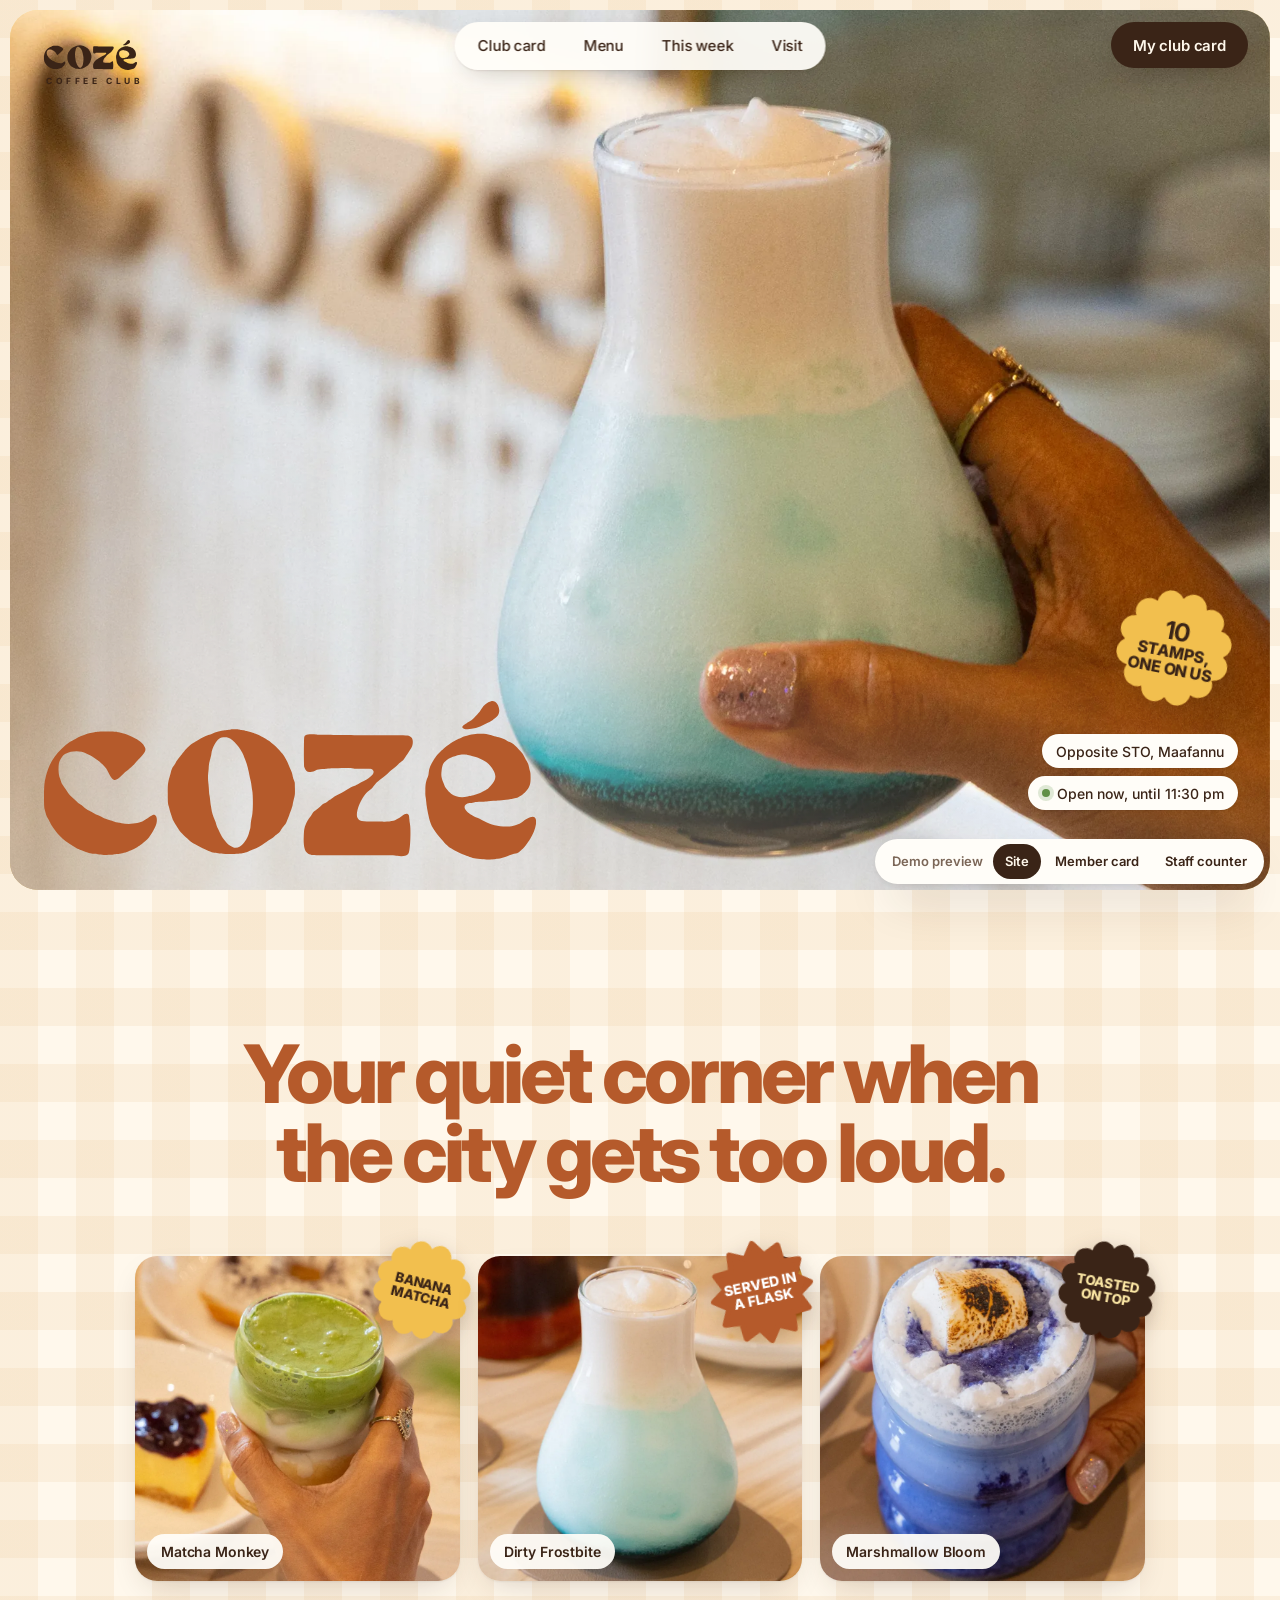
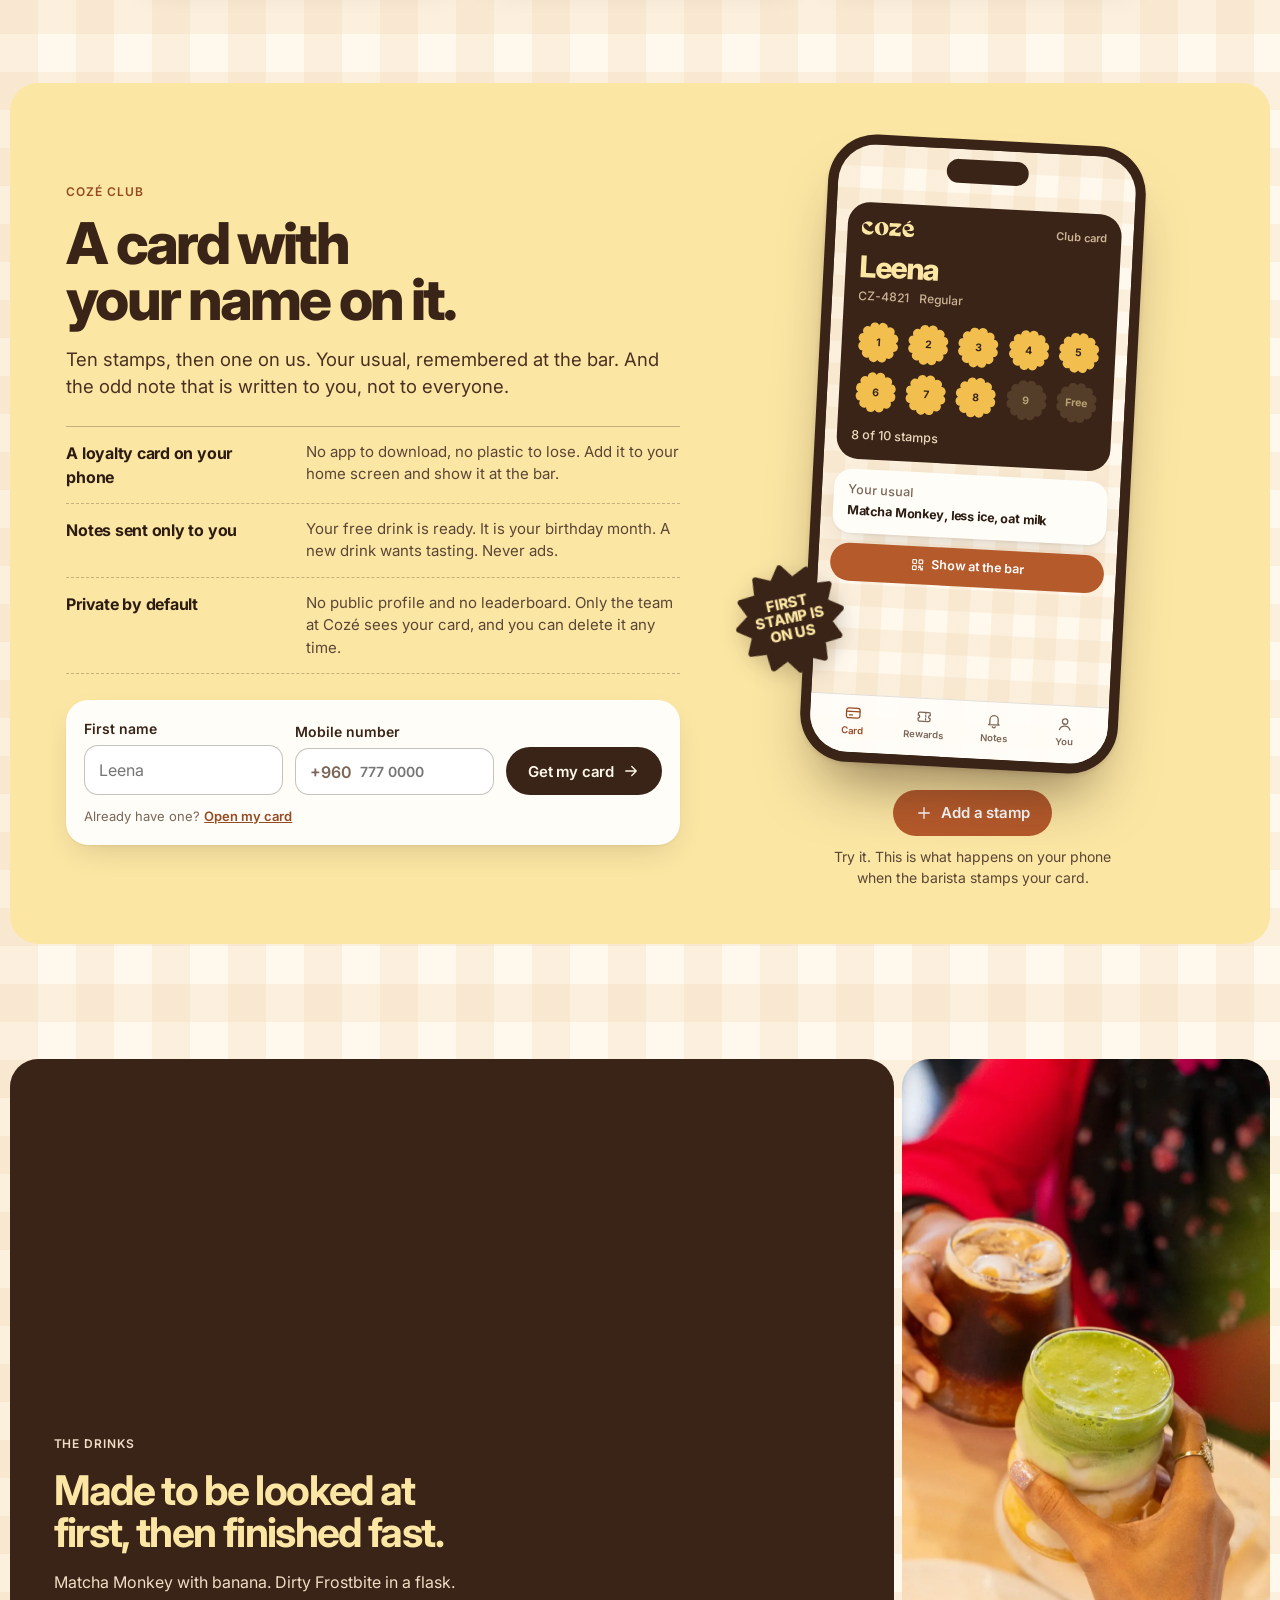
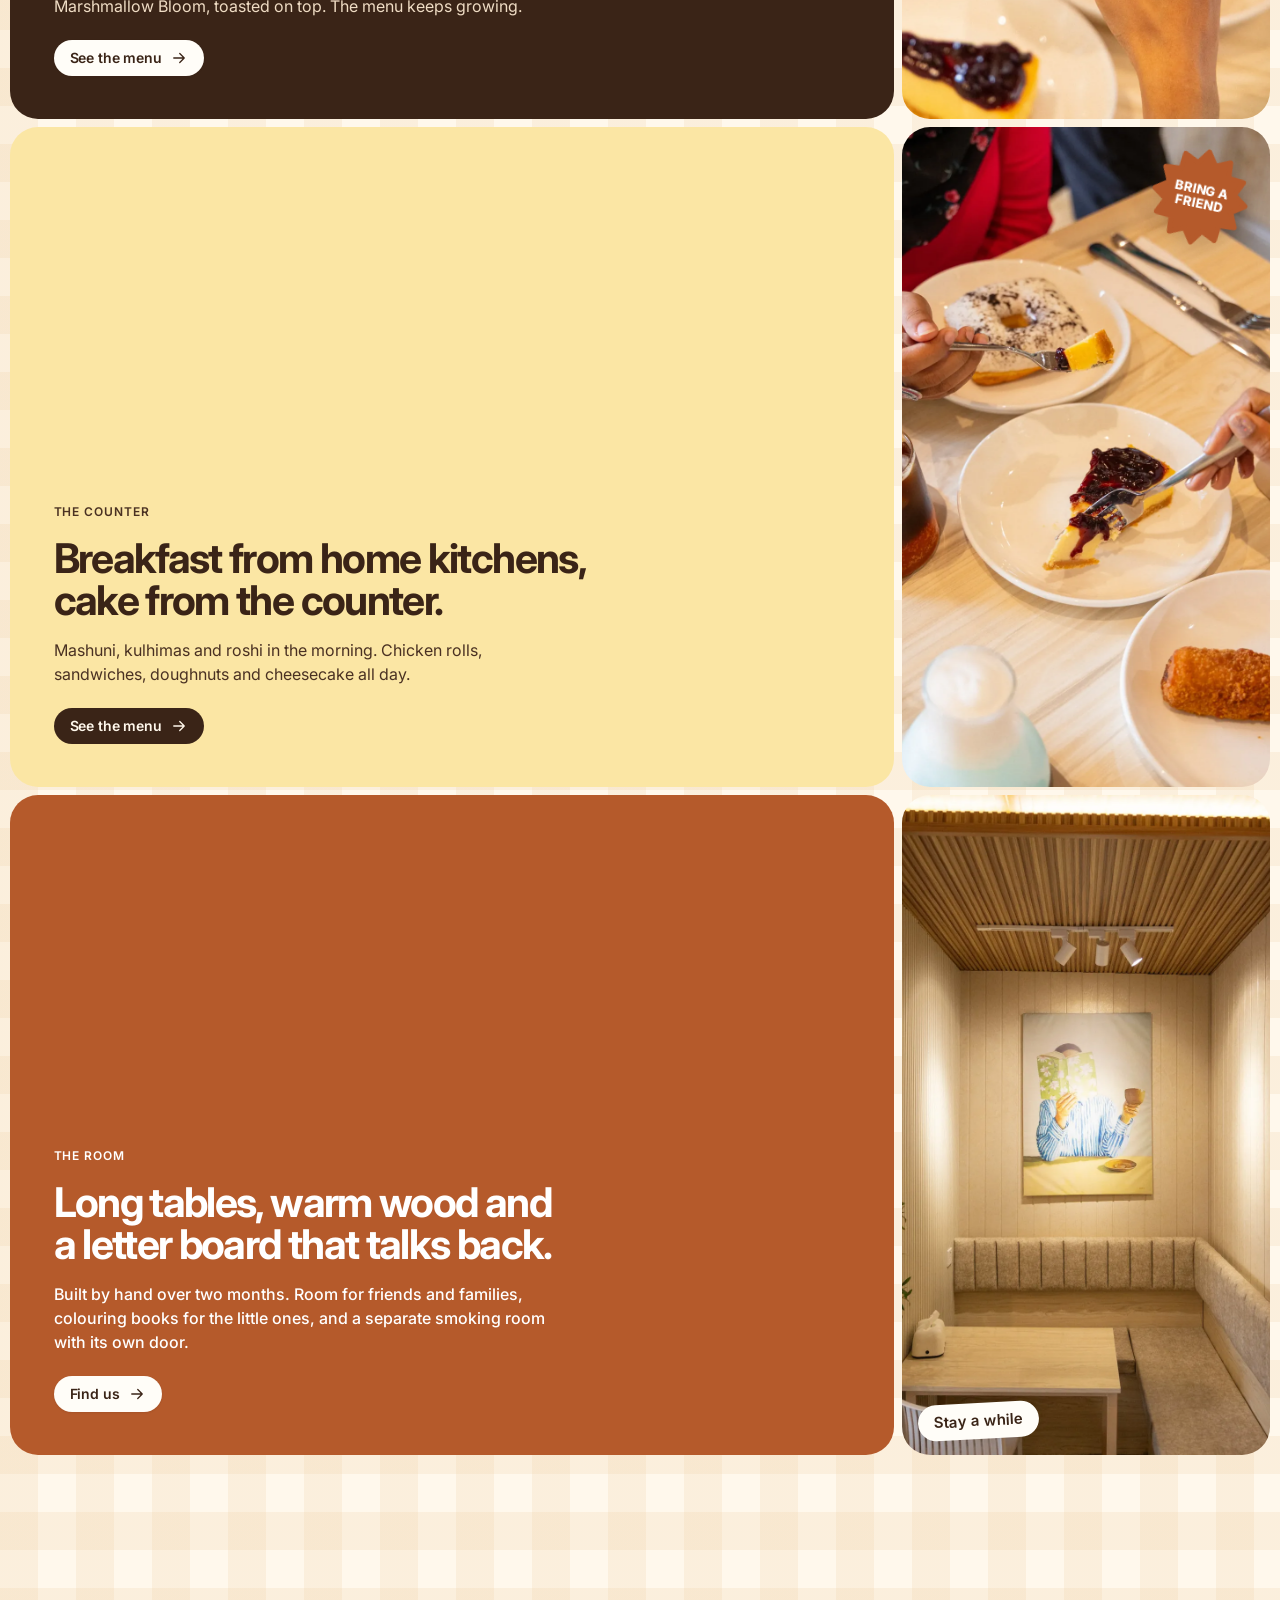
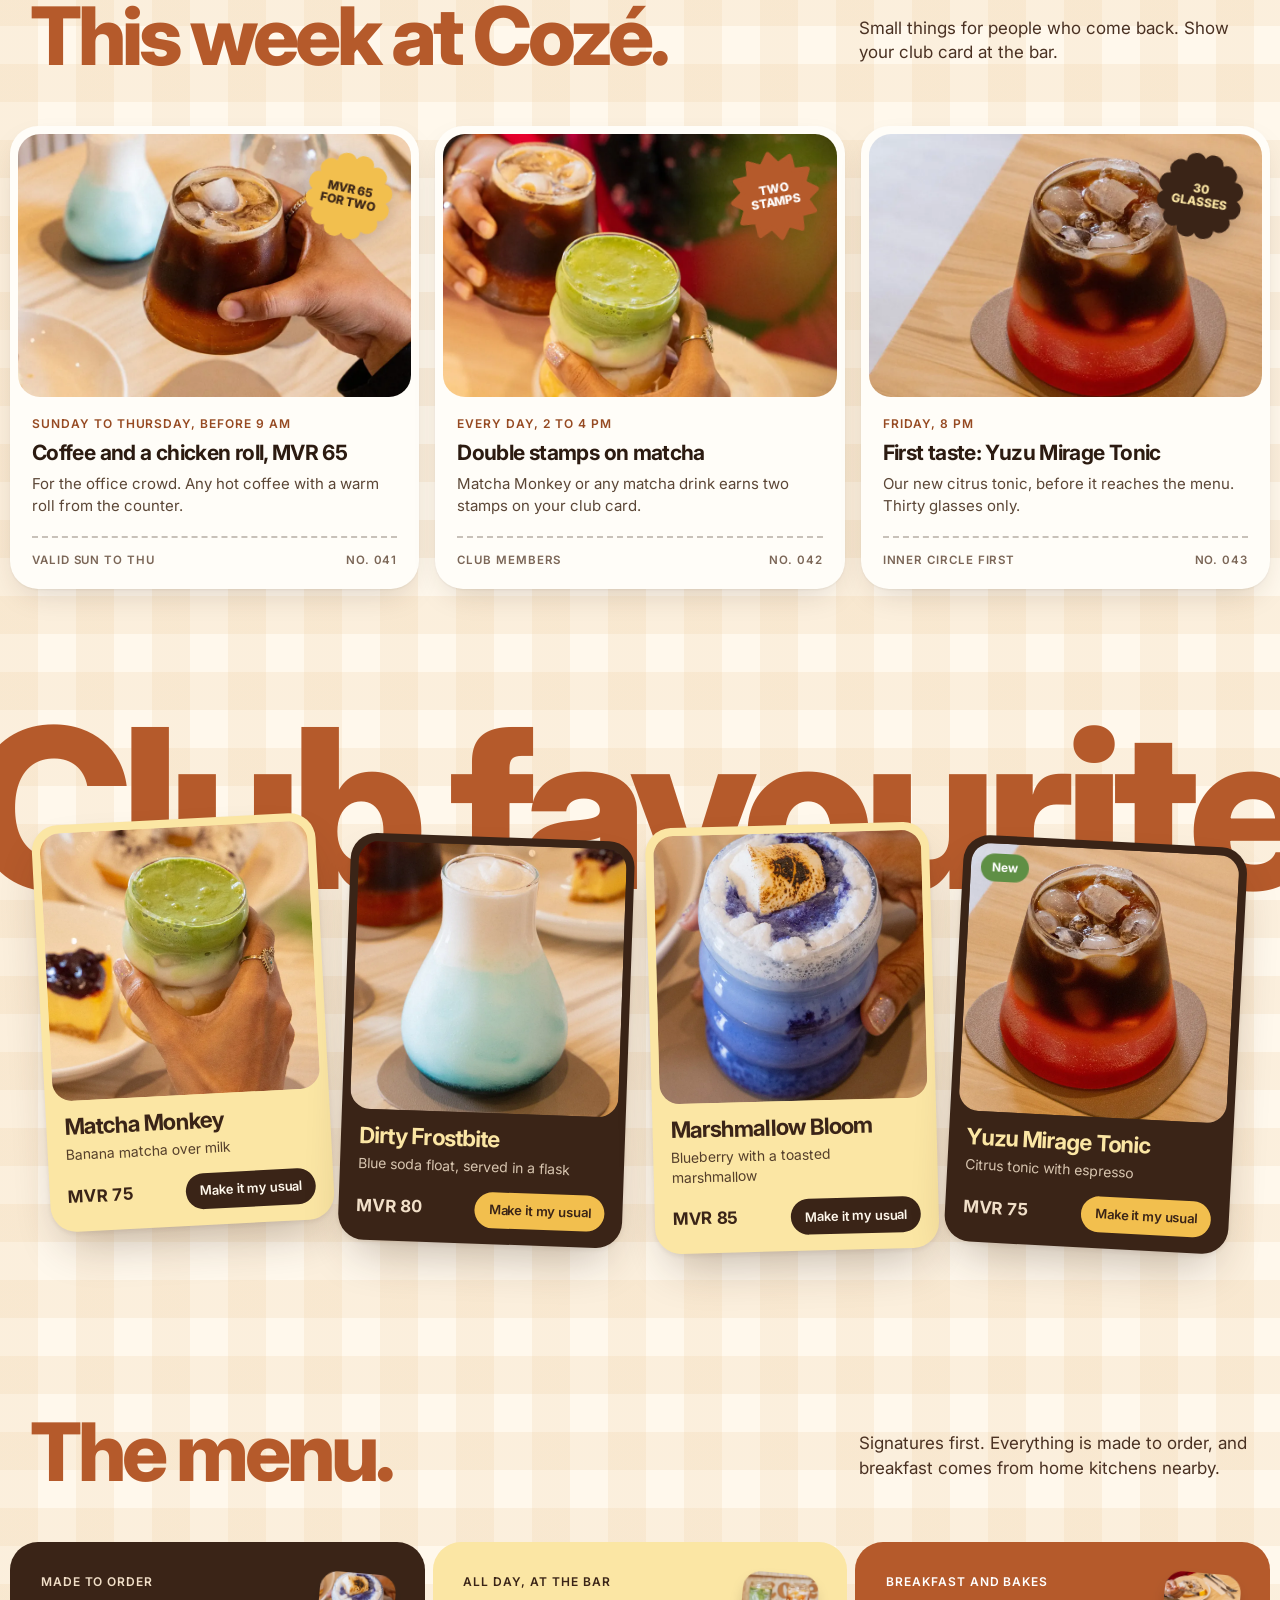
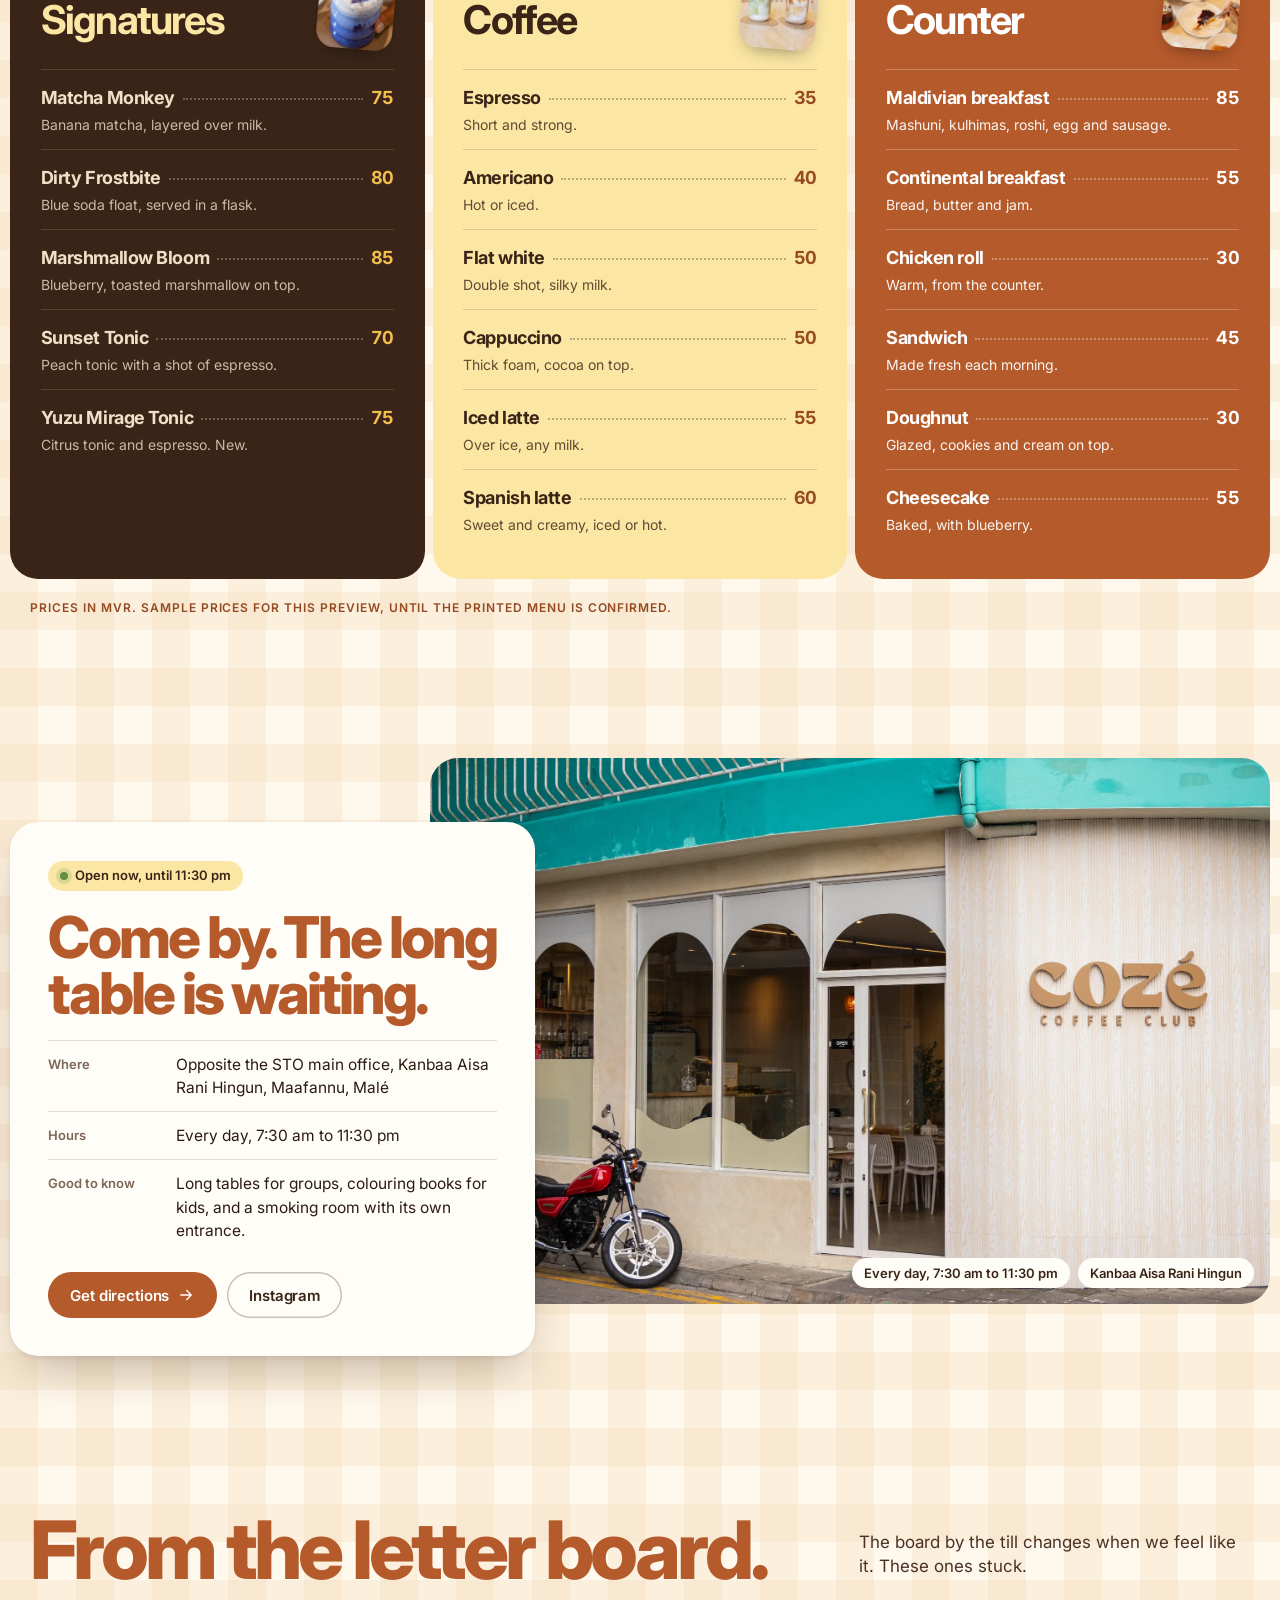
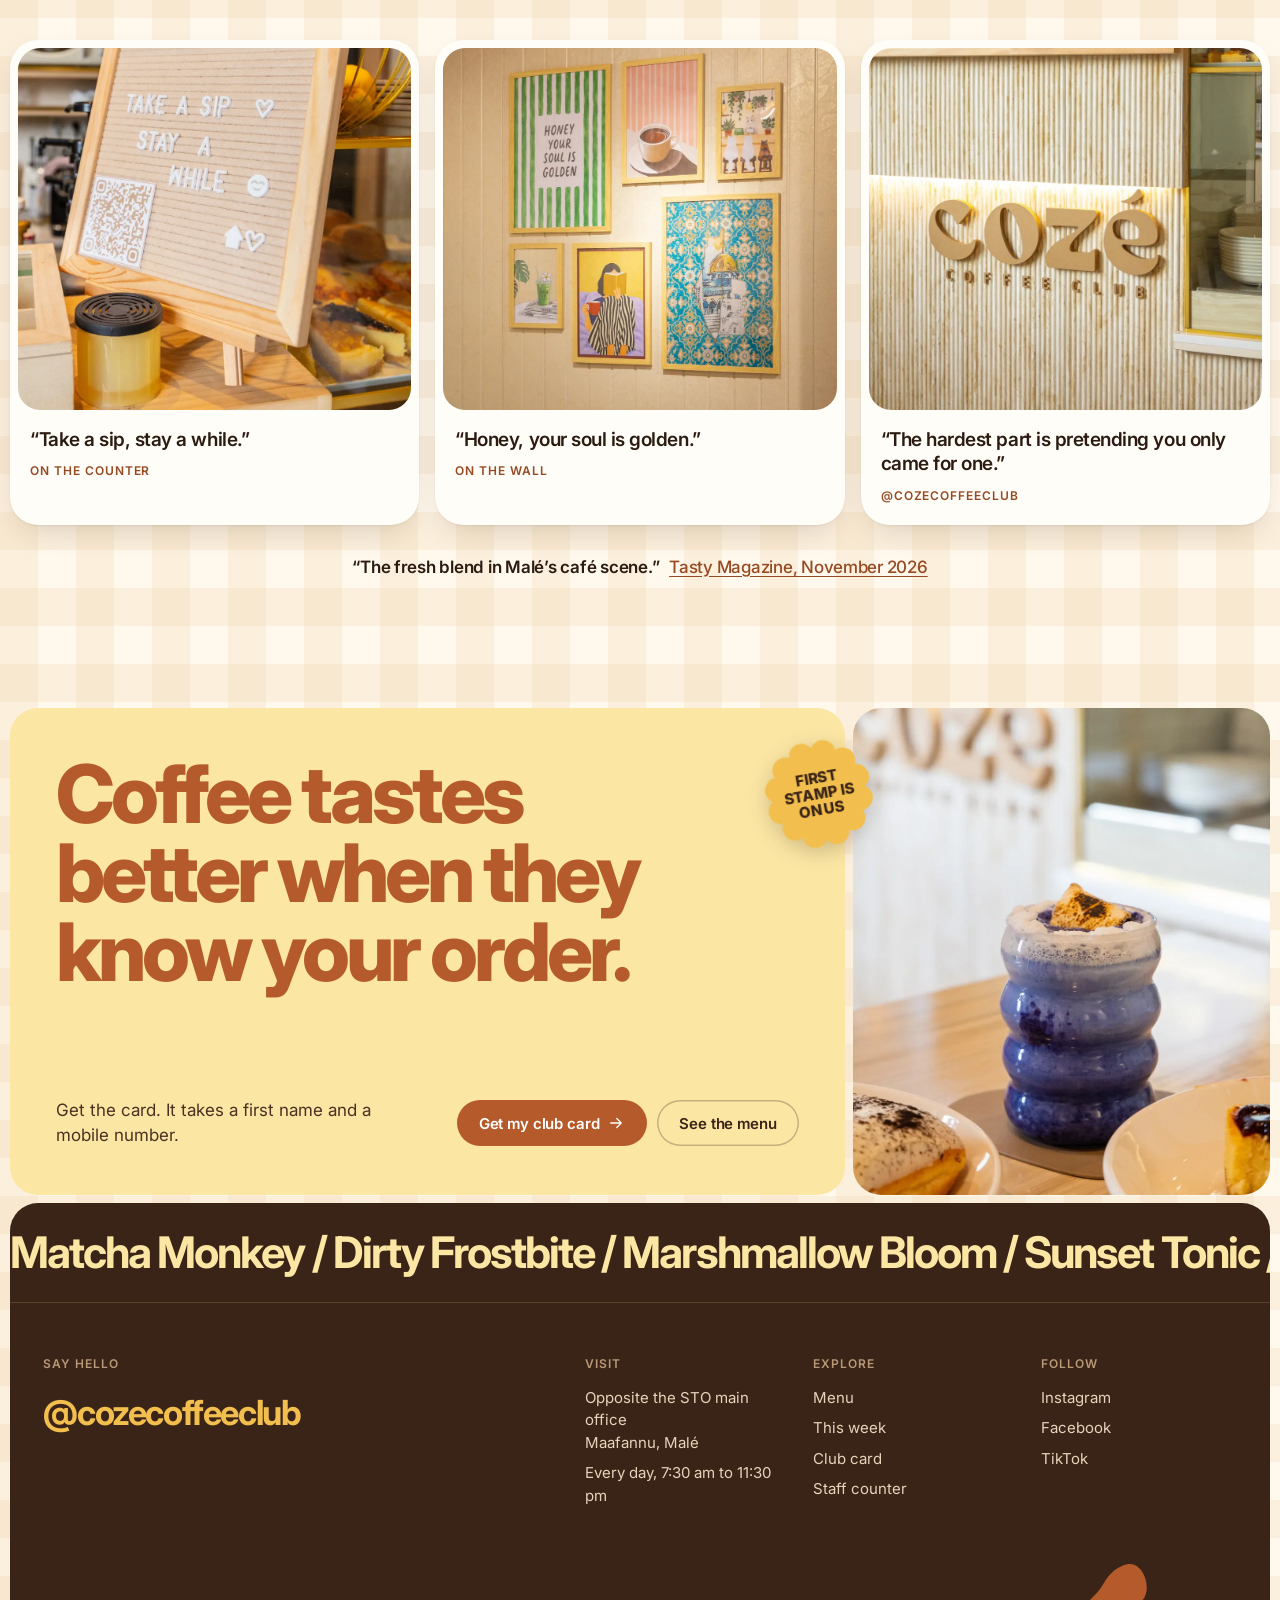
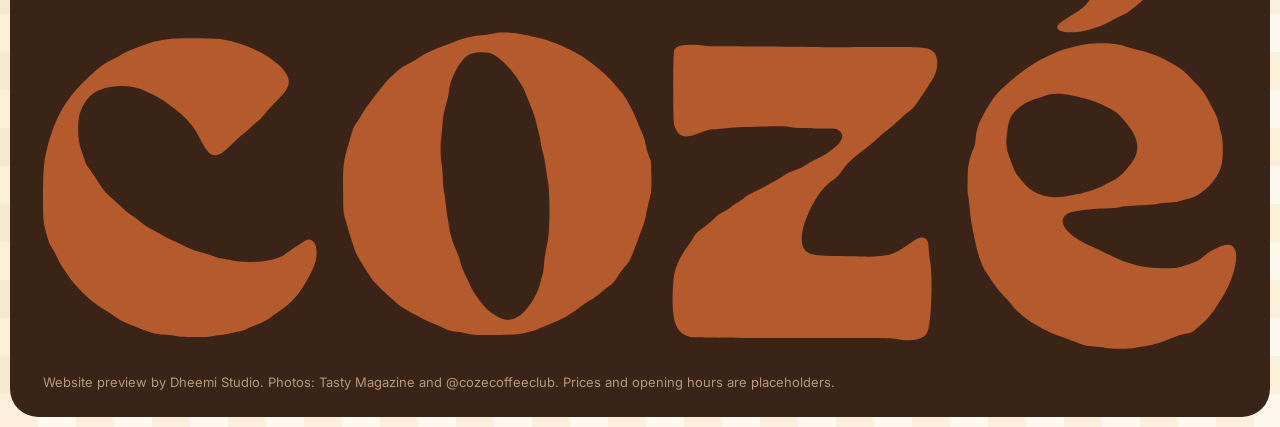
==== index.html @ 5935f6cd "Cozé Coffee Club demo: site, member club card and staff counter Public site on the Baked layout with" ====
<!doctype html>
<html lang="en">
<head>
<meta charset="utf-8">
<meta name="viewport" content="width=device-width, initial-scale=1, viewport-fit=cover">
<title>Cozé Coffee Club, Malé. Your quiet corner when the city gets too loud.</title>
<meta name="description" content="Cozé Coffee Club in Maafannu, Malé. Signature drinks, breakfast from home kitchens, and a club card that remembers your usual.">
<meta property="og:title" content="Cozé Coffee Club, Malé">
<meta property="og:description" content="Your quiet corner when the city gets too loud. Ten stamps, then one on us.">
<meta property="og:image" content="https://muaaadh.github.io/Coze-Cafe/assets/img/og.jpg">
<meta property="og:url" content="https://muaaadh.github.io/Coze-Cafe/">
<meta property="og:type" content="website">
<meta name="theme-color" content="#fff8ec">
<link rel="icon" href="assets/img/favicon.png">
<link rel="apple-touch-icon" href="assets/img/apple-touch-icon.png">
<link rel="preconnect" href="https://fonts.googleapis.com">
<link rel="preconnect" href="https://fonts.gstatic.com" crossorigin>
<link href="https://fonts.googleapis.com/css2?family=Inter:wght@400;500;600;700;800&display=swap" rel="stylesheet">
<link rel="stylesheet" href="assets/css/base.css">
<link rel="stylesheet" href="assets/css/site.css">
<script>
  /* Scroll reveals only hide things when scripts run. If site.js never reports ready, show everything. */
  document.documentElement.className = 'js';
  setTimeout(function () { if (!window.__cozeSiteReady) document.documentElement.className = ''; }, 2500);
</script>
</head>
<body class="gingham">
<script src="assets/js/brand.js"></script>
<a class="skip" href="#main">Skip to the page</a>

<aside class="demo-switch" aria-label="Demo preview">
  <span class="demo-label">Demo preview</span>
  <a href="./" aria-current="page">Site</a>
  <a href="club/">Member card</a>
  <a href="staff/">Staff counter</a>
</aside>

<nav class="capsule" aria-label="Main">
  <a href="#club">Club card</a>
  <a href="#menu">Menu</a>
  <a href="#week">This week</a>
  <a href="#visit">Visit</a>
</nav>
<a class="btn top-cta" href="club/">My club card</a>

<header class="hero" id="top">
  <picture class="hero-photo">
    <source media="(max-width: 700px)" srcset="assets/img/hero-tall.webp">
    <img src="assets/img/hero.webp" width="2400" height="1350" alt="A hand holding up a blue Dirty Frostbite, served in a flask, in front of the Cozé sign on the counter" fetchpriority="high">
  </picture>
  <a class="hero-brand" href="#top" aria-label="Cozé Coffee Club, back to the top">
    <svg class="wm" viewBox="0 0 3244 1046" aria-hidden="true"><use href="#coze"/></svg>
    <span>Coffee Club</span>
  </a>
  <div class="hero-foot">
    <h1 class="hero-word">
      <span class="sr-only">Cozé Coffee Club</span>
      <svg class="wm" viewBox="0 0 3244 1046" aria-hidden="true"><use href="#coze"/></svg>
    </h1>
    <div class="hero-side">
      <a class="sticker hero-sticker" href="#club" style="--size:128px;--tilt:11deg" aria-label="Ten stamps and the next drink is on us. See the club card.">
        <svg aria-hidden="true"><use href="#scallop"/></svg>
        <span><b>10</b>stamps, one on us</span>
      </a>
      <span class="pill">Opposite STO, Maafannu</span>
      <span class="pill" data-open-pill><i class="dot"></i><span data-open-label>Every day, 7:30 am to 11:30 pm</span></span>
    </div>
  </div>
</header>

<main id="main">

  <section class="intro wrap" aria-labelledby="intro-title">
    <h2 id="intro-title" class="display h-xl center" data-reveal>Your quiet corner when the city gets too loud.</h2>
    <ul class="tiles">
      <li class="tile" data-reveal style="--d:0ms">
        <img src="assets/img/drink-matcha-monkey.webp" width="900" height="900" alt="Matcha Monkey, a layered banana matcha, held over a table of cake" loading="lazy">
        <div class="sticker" style="--size:108px;--tilt:14deg"><svg aria-hidden="true"><use href="#scallop"/></svg><span>Banana matcha</span></div>
        <p class="tile-name">Matcha Monkey</p>
      </li>
      <li class="tile" data-reveal style="--d:90ms">
        <img src="assets/img/drink-dirty-frostbite.webp" width="900" height="900" alt="Dirty Frostbite, a pale blue drink with a white foam top, in a flask-shaped glass" loading="lazy">
        <div class="sticker is-toast" style="--size:112px;--tilt:-12deg"><svg aria-hidden="true"><use href="#burst"/></svg><span>Served in a flask</span></div>
        <p class="tile-name">Dirty Frostbite</p>
      </li>
      <li class="tile" data-reveal style="--d:180ms">
        <img src="assets/img/drink-marshmallow-bloom.webp" width="900" height="900" alt="Marshmallow Bloom, a blueberry drink topped with a toasted marshmallow" loading="lazy">
        <div class="sticker is-espresso" style="--size:108px;--tilt:10deg"><svg aria-hidden="true"><use href="#scallop"/></svg><span>Toasted on top</span></div>
        <p class="tile-name">Marshmallow Bloom</p>
      </li>
    </ul>
  </section>

  <!-- The club card: the main feature, kept within one scroll of the top. -->
  <section id="club" class="club wrap" aria-labelledby="club-title">
    <div class="club-panel">
      <div class="club-copy">
        <p class="eyebrow">Cozé Club</p>
        <h2 id="club-title" class="display h-lg">A card with your name on it.</h2>
        <p class="lead">Ten stamps, then one on us. Your usual, remembered at the bar. And the odd note that is written to you, not to everyone.</p>
        <dl class="club-points">
          <div><dt>A loyalty card on your phone</dt><dd>No app to download, no plastic to lose. Add it to your home screen and show it at the bar.</dd></div>
          <div><dt>Notes sent only to you</dt><dd>Your free drink is ready. It is your birthday month. A new drink wants tasting. Never ads.</dd></div>
          <div><dt>Private by default</dt><dd>No public profile and no leaderboard. Only the team at Cozé sees your card, and you can delete it any time.</dd></div>
        </dl>
        <form class="join" id="joinForm" action="club/" method="get" novalidate>
          <label class="field">
            <span>First name</span>
            <input type="text" name="first" autocomplete="given-name" maxlength="30" required placeholder="Leena">
          </label>
          <label class="field">
            <span>Mobile number</span>
            <span class="tel"><i>+960</i><input type="tel" name="mobile" inputmode="numeric" autocomplete="tel-national" maxlength="8" required placeholder="777 0000"></span>
          </label>
          <button class="btn btn-block" type="submit">Get my card <svg class="icon" aria-hidden="true"><use href="#i-arrow"/></svg></button>
          <p class="field-error" id="joinError" role="alert" hidden></p>
          <p class="hint">Already have one? <a href="club/">Open my card</a></p>
        </form>
      </div>

      <div class="club-show">
        <div class="phone" id="phoneDemo">
          <div class="phone-notch" aria-hidden="true"></div>
          <div class="phone-screen">
            <div class="phone-note" id="phoneNote" role="status" aria-live="polite">
              <span class="phone-note-app"><svg class="wm" viewBox="0 0 3244 1046" aria-hidden="true"><use href="#coze"/></svg> Cozé <i>now</i></span>
              <b data-note-title>First taste, if you want it</b>
              <span data-note-body>Leena, the Yuzu Mirage Tonic lands this Friday. Shall we keep you a glass?</span>
            </div>
            <div class="mini-card">
              <div class="mini-card-top">
                <svg class="wm" viewBox="0 0 3244 1046" aria-hidden="true"><use href="#coze"/></svg>
                <span>Club card</span>
              </div>
              <p class="mini-name">Leena</p>
              <p class="mini-meta"><span>CZ-4821</span><span>Regular</span></p>
              <ul class="mini-stamps" id="phoneStamps" aria-label="Stamps on the sample card"></ul>
              <p class="mini-line" id="phoneLine">8 of 10 stamps</p>
            </div>
            <div class="mini-usual">
              <span>Your usual</span>
              <b>Matcha Monkey, less ice, oat milk</b>
            </div>
            <span class="mini-btn"><svg class="icon" aria-hidden="true"><use href="#i-qr"/></svg> Show at the bar</span>
            <div class="mini-tabs" aria-hidden="true">
              <span class="is-on"><svg class="icon"><use href="#i-card"/></svg>Card</span>
              <span><svg class="icon"><use href="#i-ticket"/></svg>Rewards</span>
              <span><svg class="icon"><use href="#i-bell"/></svg>Notes</span>
              <span><svg class="icon"><use href="#i-person"/></svg>You</span>
            </div>
          </div>
        </div>
        <div class="club-try">
          <button class="btn btn-toast" type="button" id="phoneStampBtn"><svg class="icon" aria-hidden="true"><use href="#i-plus"/></svg> Add a stamp</button>
          <p>Try it. This is what happens on your phone when the barista stamps your card.</p>
        </div>
        <div class="sticker is-espresso club-sticker" style="--size:118px;--tilt:-12deg"><svg aria-hidden="true"><use href="#burst"/></svg><span>First stamp is on us</span></div>
      </div>
    </div>
  </section>

  <!-- Three panels that stack over each other while scrolling. -->
  <section class="stack wrap" aria-label="The drinks, the counter and the room">
    <article class="panel is-espresso" style="--i:0">
      <div class="panel-copy">
        <p class="eyebrow">The drinks</p>
        <h3 class="display h-md">Made to be looked at first, then finished fast.</h3>
        <p>Matcha Monkey with banana. Dirty Frostbite in a flask. Marshmallow Bloom, toasted on top. The menu keeps growing.</p>
        <a class="btn btn-light btn-sm" href="#menu">See the menu <svg class="icon" aria-hidden="true"><use href="#i-arrow"/></svg></a>
      </div>
      <figure class="panel-photo"><img src="assets/img/panel-drinks.webp" width="1000" height="1500" alt="Two friends raising an iced coffee and a Matcha Monkey over a table" loading="lazy"></figure>
    </article>
    <article class="panel is-butter" style="--i:1">
      <div class="panel-copy">
        <p class="eyebrow">The counter</p>
        <h3 class="display h-md">Breakfast from home kitchens, cake from the counter.</h3>
        <p>Mashuni, kulhimas and roshi in the morning. Chicken rolls, sandwiches, doughnuts and cheesecake all day.</p>
        <a class="btn btn-sm" href="#menu">See the menu <svg class="icon" aria-hidden="true"><use href="#i-arrow"/></svg></a>
      </div>
      <figure class="panel-photo">
        <img src="assets/img/panel-counter.webp" width="1000" height="1500" alt="A table with a cookies and cream doughnut, blueberry cheesecake and a chicken roll" loading="lazy">
        <div class="sticker is-toast" style="--size:104px;--tilt:12deg"><svg aria-hidden="true"><use href="#burst"/></svg><span>Bring a friend</span></div>
      </figure>
    </article>
    <article class="panel is-toast" style="--i:2">
      <div class="panel-copy">
        <p class="eyebrow">The room</p>
        <h3 class="display h-md">Long tables, warm wood and a letter board that talks back.</h3>
        <p>Built by hand over two months. Room for friends and families, colouring books for the little ones, and a separate smoking room with its own door.</p>
        <a class="btn btn-light btn-sm" href="#visit">Find us <svg class="icon" aria-hidden="true"><use href="#i-arrow"/></svg></a>
      </div>
      <figure class="panel-photo">
        <img src="assets/img/panel-room.webp" width="1000" height="1500" alt="A quiet booth at Cozé with a slatted wood ceiling and a painting of someone reading" loading="lazy">
        <span class="pill panel-pill">Stay a while</span>
      </figure>
    </article>
  </section>

  <section id="week" class="week wrap" aria-labelledby="week-title">
    <header class="split-head">
      <h2 id="week-title" class="display h-xl" data-reveal>This week at Cozé.</h2>
      <p data-reveal>Small things for people who come back. Show your club card at the bar.</p>
    </header>
    <ul class="tickets" id="offers"></ul>
  </section>

  <section class="favs" aria-labelledby="favs-title">
    <h2 id="favs-title" class="favs-word display"><span id="favsWord">Club favourites</span></h2>
    <ul class="fav-cards wrap" id="favs"></ul>
  </section>

  <section id="menu" class="menu wrap" aria-labelledby="menu-title">
    <header class="split-head">
      <h2 id="menu-title" class="display h-xl" data-reveal>The menu.</h2>
      <p data-reveal>Signatures first. Everything is made to order, and breakfast comes from home kitchens nearby.</p>
    </header>
    <div class="menu-cols" id="menuCols"></div>
    <p class="menu-foot">Prices in MVR. Sample prices for this preview, until the printed menu is confirmed.</p>
    <noscript><p class="menu-foot">Turn on JavaScript to see the menu and this week's offers.</p></noscript>
  </section>

  <section id="visit" class="visit wrap" aria-labelledby="visit-title">
    <figure class="visit-photo">
      <img src="assets/img/storefront.webp" width="2000" height="1333" alt="The Cozé Coffee Club shop front, with arched windows and the sign beside the door" loading="lazy">
      <figcaption class="visit-pills">
        <span class="pill" data-hours-pill>Every day, 7:30 am to 11:30 pm</span>
        <span class="pill">Kanbaa Aisa Rani Hingun</span>
      </figcaption>
    </figure>
    <div class="visit-card" data-reveal>
      <span class="pill" data-open-pill><i class="dot"></i><span data-open-label>Every day, 7:30 am to 11:30 pm</span></span>
      <h2 id="visit-title" class="display h-lg">Come by. The long table is waiting.</h2>
      <dl class="facts">
        <div><dt>Where</dt><dd>Opposite the STO main office, Kanbaa Aisa Rani Hingun, Maafannu, Malé</dd></div>
        <div><dt>Hours</dt><dd data-hours>Every day, 7:30 am to 11:30 pm</dd></div>
        <div><dt>Good to know</dt><dd>Long tables for groups, colouring books for kids, and a smoking room with its own entrance.</dd></div>
      </dl>
      <div class="btn-row">
        <a class="btn btn-toast" href="https://www.google.com/maps/search/?api=1&amp;query=STO+Head+Office%2C+Kanbaa+Aisa+Rani+Hingun%2C+Mal%C3%A9" target="_blank" rel="noopener">Get directions <svg class="icon" aria-hidden="true"><use href="#i-arrow"/></svg></a>
        <a class="btn btn-ghost" href="https://www.instagram.com/cozecoffeeclub/" target="_blank" rel="noopener">Instagram</a>
      </div>
    </div>
  </section>

  <section class="words wrap" aria-labelledby="words-title">
    <header class="split-head">
      <h2 id="words-title" class="display h-xl" data-reveal>From the letter board.</h2>
      <p data-reveal>The board by the till changes when we feel like it. These ones stuck.</p>
    </header>
    <ul class="word-cards">
      <li class="word-card" data-reveal style="--d:0ms">
        <img src="assets/img/board.webp" width="1000" height="1106" alt="The letter board on the counter reading: take a sip, stay a while" loading="lazy">
        <blockquote>“Take a sip, stay a while.”</blockquote>
        <p class="eyebrow">On the counter</p>
      </li>
      <li class="word-card" data-reveal style="--d:90ms">
        <img src="assets/img/prints.webp" width="1000" height="1106" alt="Framed prints on the wall, one reading: honey, your soul is golden" loading="lazy">
        <blockquote>“Honey, your soul is golden.”</blockquote>
        <p class="eyebrow">On the wall</p>
      </li>
      <li class="word-card" data-reveal style="--d:180ms">
        <img src="assets/img/counter-sign.webp" width="1000" height="844" alt="The Cozé Coffee Club sign on the ribbed wooden counter" loading="lazy">
        <blockquote>“The hardest part is pretending you only came for one.”</blockquote>
        <p class="eyebrow">@cozecoffeeclub</p>
      </li>
    </ul>
    <p class="press">“The fresh blend in Malé’s café scene.” <a href="https://tasty.mv/new-openings-closings/a-fresh-blend-in-mals-caf-scene-" target="_blank" rel="noopener">Tasty Magazine, November 2026</a></p>
  </section>

  <section class="closing wrap" aria-labelledby="closing-title">
    <div class="closing-copy">
      <div class="sticker closing-sticker" style="--size:120px;--tilt:-10deg"><svg aria-hidden="true"><use href="#scallop"/></svg><span>First stamp is on us</span></div>
      <h2 id="closing-title" class="display h-xl">Coffee tastes better when they know your order.</h2>
      <div class="closing-row">
        <p>Get the card. It takes a first name and a mobile number.</p>
        <div class="btn-row">
          <a class="btn btn-toast" href="club/">Get my club card <svg class="icon" aria-hidden="true"><use href="#i-arrow"/></svg></a>
          <a class="btn btn-ghost" href="#menu">See the menu</a>
        </div>
      </div>
    </div>
    <figure class="closing-photo"><img src="assets/img/closing.webp" width="1000" height="1087" alt="A Marshmallow Bloom on a wooden table with the Cozé sign behind it" loading="lazy"></figure>
  </section>

</main>

<footer class="foot wrap">
  <div class="foot-inner">
    <div class="marquee" aria-hidden="true">
      <div class="marquee-track">
        <span>Matcha Monkey / Dirty Frostbite / Marshmallow Bloom / Sunset Tonic / Yuzu Mirage Tonic / Cheesecake / Chicken roll / Mashuni and roshi /&nbsp;</span>
        <span>Matcha Monkey / Dirty Frostbite / Marshmallow Bloom / Sunset Tonic / Yuzu Mirage Tonic / Cheesecake / Chicken roll / Mashuni and roshi /&nbsp;</span>
      </div>
    </div>
    <div class="foot-cols">
      <div class="foot-hello">
        <p class="eyebrow">Say hello</p>
        <a class="foot-big" href="https://www.instagram.com/cozecoffeeclub/" target="_blank" rel="noopener">@cozecoffeeclub</a>
      </div>
      <div>
        <p class="eyebrow">Visit</p>
        <p>Opposite the STO main office<br>Maafannu, Malé</p>
        <p data-hours>Every day, 7:30 am to 11:30 pm</p>
      </div>
      <div>
        <p class="eyebrow">Explore</p>
        <ul>
          <li><a href="#menu">Menu</a></li>
          <li><a href="#week">This week</a></li>
          <li><a href="club/">Club card</a></li>
          <li><a href="staff/">Staff counter</a></li>
        </ul>
      </div>
      <div>
        <p class="eyebrow">Follow</p>
        <ul>
          <li><a href="https://www.instagram.com/cozecoffeeclub/" target="_blank" rel="noopener">Instagram</a></li>
          <li><a href="https://www.facebook.com/p/Coz%C3%A9-Coffee-Club-61589444917666/" target="_blank" rel="noopener">Facebook</a></li>
          <li><a href="https://www.tiktok.com/discover/coze-coffee-club" target="_blank" rel="noopener">TikTok</a></li>
        </ul>
      </div>
    </div>
    <svg class="wm foot-word" viewBox="0 0 3244 1046" role="img" aria-label="Cozé"><use href="#coze"/></svg>
    <p class="foot-small">Website preview by Dheemi Studio. Photos: Tasty Magazine and @cozecoffeeclub. Prices and opening hours are placeholders.</p>
  </div>
</footer>

<script src="assets/js/store.js"></script>
<script src="assets/js/ui.js"></script>
<script src="assets/js/site.js"></script>
</body>
</html>
---- assets/css/base.css ----
/*
 * Cozé shared styles: colours, type, buttons, stickers and form controls.
 * Used by the site, the member card (/club/) and the staff counter (/staff/).
 * Colours come from the café itself: espresso and warm wood from the fit-out, butter from the lighting,
 * matcha from the drinks. Layout language follows the Baked reference: gingham paper, big tight headings,
 * 28px rounded panels, pill buttons and scalloped stickers.
 */
:root {
  --paper: #fff8ec;
  --check: #f9ecd6;
  --card: #fffdf8;
  --butter: #fbe6a4;
  --sun: #f2bf4e;
  --toast: #b55a2b;       /* white text on this passes 4.5:1 */
  --toast-deep: #964a22;
  --espresso: #3a2417;
  --espresso-soft: #523626;
  --matcha: #5f8f45;
  --matcha-deep: #446b30;
  --tan: #c29264;
  --ink: #2c1b11;
  --muted: #7b6657;
  --line: rgba(58, 36, 23, 0.14);
  --line-strong: rgba(58, 36, 23, 0.28);
  --danger: #b3261e;
  --white: #ffffff;

  --r-panel: 28px;
  --r-card: 22px;
  --r-field: 14px;
  --shadow: 0 1px 2px rgba(58, 36, 23, 0.06), 0 12px 32px -12px rgba(58, 36, 23, 0.22);
  --shadow-lift: 0 2px 4px rgba(58, 36, 23, 0.08), 0 24px 48px -16px rgba(58, 36, 23, 0.32);
  --font: "Inter", "Inter Placeholder", system-ui, -apple-system, "Segoe UI", Roboto, Helvetica, Arial, sans-serif;
  --tight: -0.045em;
}

*, *::before, *::after { box-sizing: border-box; }
html { -webkit-text-size-adjust: 100%; text-size-adjust: 100%; }
body {
  margin: 0;
  font-family: var(--font);
  font-size: 16px;
  line-height: 1.5;
  color: var(--ink);
  background-color: var(--paper);
  -webkit-font-smoothing: antialiased;
  -moz-osx-font-smoothing: grayscale;
}
/* Gingham paper: two half-width stripes that darken where they cross. */
.gingham {
  background-image:
    linear-gradient(90deg, rgba(236, 205, 158, 0.2) 50%, transparent 50%),
    linear-gradient(rgba(236, 205, 158, 0.2) 50%, transparent 50%);
  background-size: 76px 76px;
}
img, svg, video { display: block; max-width: 100%; }
img { height: auto; }
h1, h2, h3, h4, p, figure, blockquote, ul, ol, dl, dd { margin: 0; }
ul, ol { padding: 0; list-style: none; }
a { color: inherit; }
button, input, select, textarea { font: inherit; color: inherit; }
button { cursor: pointer; }
[hidden] { display: none !important; }
:focus-visible { outline: 3px solid var(--sun); outline-offset: 2px; border-radius: 6px; }
.sr-only {
  position: absolute; width: 1px; height: 1px; padding: 0; margin: -1px;
  overflow: hidden; clip: rect(0, 0, 0, 0); white-space: nowrap; border: 0;
}

/* Type */
.display { font-weight: 800; letter-spacing: -0.05em; line-height: 0.98; }
.eyebrow { font-size: 12px; font-weight: 600; letter-spacing: 0.08em; text-transform: uppercase; }
.num { font-variant-numeric: tabular-nums; }

/* The traced wordmark. Size it with font-size (height = 1em) or with a width. */
.wm { height: 1em; width: auto; aspect-ratio: 3244 / 1046; fill: currentColor; flex: none; }
.icon { width: 1.25em; height: 1.25em; flex: none; }

/* Buttons */
.btn {
  display: inline-flex; align-items: center; justify-content: center; gap: 8px;
  min-height: 46px; padding: 0 22px;
  border: 0; border-radius: 999px;
  font-weight: 600; font-size: 15px; letter-spacing: -0.01em; line-height: 1;
  text-decoration: none; white-space: nowrap;
  background: var(--espresso); color: var(--paper);
  transition: transform 0.18s ease, background-color 0.18s ease, box-shadow 0.18s ease;
}
.btn:hover { transform: translateY(-1px); }
.btn:active { transform: translateY(0); }
.btn[disabled], .btn[aria-disabled="true"] { opacity: 0.45; cursor: not-allowed; transform: none; }
.btn-toast { background: var(--toast); color: #fff; }
.btn-toast:hover { background: var(--toast-deep); }
.btn-sun { background: var(--sun); color: var(--espresso); }
.btn-light { background: var(--card); color: var(--espresso); box-shadow: 0 1px 2px rgba(58, 36, 23, 0.12); }
.btn-ghost { background: transparent; color: var(--espresso); box-shadow: inset 0 0 0 1.5px var(--line-strong); }
.btn-ghost:hover { background: rgba(58, 36, 23, 0.05); }
.btn-danger { background: var(--danger); color: #fff; }
.btn-sm { min-height: 36px; padding: 0 16px; font-size: 14px; }
.btn-block { width: 100%; }
.btn .icon { width: 18px; height: 18px; }
.linklike { background: none; border: 0; padding: 0; color: var(--toast-deep); font-weight: 600; text-decoration: underline; text-underline-offset: 3px; }

/* Stickers: a scalloped or star shape with a few words on it, set at an angle. */
.sticker {
  --size: 104px; --tilt: -10deg; --fill: var(--sun); --on: var(--espresso);
  position: relative; display: grid; place-items: center;
  width: var(--size); height: var(--size); flex: none;
  transform: rotate(var(--tilt));
  color: var(--on); text-align: center;
  filter: drop-shadow(0 6px 10px rgba(58, 36, 23, 0.22));
}
.sticker > svg { position: absolute; inset: 0; width: 100%; height: 100%; fill: var(--fill); color: var(--fill); }
.sticker > span {
  position: relative; max-width: 68%;
  font-size: calc(var(--size) * 0.125); font-weight: 800; line-height: 1.05; letter-spacing: -0.01em; text-transform: uppercase;
}
.sticker > span b { display: block; font-size: 1.55em; letter-spacing: -0.03em; }
.sticker.is-toast { --fill: var(--toast); --on: #fff; }
.sticker.is-espresso { --fill: var(--espresso); --on: var(--butter); }
.sticker.is-matcha { --fill: var(--matcha); --on: #fff; }
.sticker.is-butter { --fill: var(--butter); --on: var(--espresso); }

/* Fields */
.field { display: grid; gap: 6px; }
.field > span, .field > label, .label { font-size: 14px; font-weight: 600; color: var(--espresso); }
.field small, .hint { font-size: 13px; color: var(--muted); font-weight: 400; }
:where(.input, .field input:not([type="checkbox"]):not([type="radio"]), .field select, .field textarea) {
  width: 100%; min-height: 48px; padding: 12px 14px;
  background: var(--white); color: var(--ink);
  border: 1.5px solid var(--line-strong); border-radius: var(--r-field);
  font-size: 16px; line-height: 1.3;
  transition: border-color 0.15s ease, box-shadow 0.15s ease;
}
:where(.input, .field input, .field select, .field textarea):focus { outline: none; border-color: var(--toast); box-shadow: 0 0 0 3px rgba(188, 98, 50, 0.2); }
:where(.field textarea) { min-height: 96px; resize: vertical; }
:where(.field select) {
  appearance: none; -webkit-appearance: none; padding-right: 40px;
  background-image: url("data:image/svg+xml,%3Csvg xmlns='http://www.w3.org/2000/svg' viewBox='0 0 24 24' fill='none' stroke='%233a2417' stroke-width='2' stroke-linecap='round' stroke-linejoin='round'%3E%3Cpath d='m6 9 6 6 6-6'/%3E%3C/svg%3E");
  background-repeat: no-repeat; background-position: right 12px center; background-size: 18px;
}
.field-error { font-size: 14px; font-weight: 600; color: var(--danger); }

/* On/off switch built on a real checkbox */
.switch { display: flex; align-items: flex-start; gap: 14px; cursor: pointer; }
.switch input { position: absolute; opacity: 0; width: 1px; height: 1px; }
.switch .track {
  flex: none; width: 46px; height: 28px; margin-top: 1px; border-radius: 999px;
  background: rgba(58, 36, 23, 0.22); position: relative; transition: background-color 0.18s ease;
}
.switch .track::after {
  content: ""; position: absolute; top: 3px; left: 3px; width: 22px; height: 22px; border-radius: 50%;
  background: #fff; box-shadow: 0 1px 3px rgba(0, 0, 0, 0.25); transition: transform 0.18s ease;
}
.switch input:checked + .track { background: var(--matcha); }
.switch input:checked + .track::after { transform: translateX(18px); }
.switch input:focus-visible + .track { outline: 3px solid var(--sun); outline-offset: 2px; }
.switch .text { display: grid; gap: 2px; }
.switch .text b { font-weight: 600; font-size: 15px; }
.switch .text small { font-size: 13px; color: var(--muted); }

/* Small status pill */
.pill {
  display: inline-flex; align-items: center; gap: 7px; min-height: 30px; padding: 0 12px;
  border-radius: 999px; background: var(--card); color: var(--espresso);
  font-size: 13px; font-weight: 600; white-space: nowrap;
}
.pill .dot { width: 8px; height: 8px; border-radius: 50%; background: var(--muted); }
.pill.is-open .dot { background: var(--matcha); box-shadow: 0 0 0 4px rgba(95, 143, 69, 0.2); }
.pill.is-closed .dot { background: var(--toast); }

/* Toast message (see UI.toast) */
.toast-wrap {
  position: fixed; left: 50%; bottom: max(20px, env(safe-area-inset-bottom)); transform: translateX(-50%);
  z-index: 200; display: grid; gap: 8px; width: min(440px, calc(100vw - 24px)); pointer-events: none;
}
.toast {
  pointer-events: auto; display: flex; align-items: center; gap: 12px;
  padding: 13px 16px; border-radius: 16px;
  background: var(--espresso); color: var(--paper); box-shadow: var(--shadow-lift);
  font-size: 15px; font-weight: 500;
  animation: toast-in 0.25s ease both;
}
.toast span { flex: 1; }
.toast button { flex: none; background: none; border: 0; padding: 4px 6px; color: var(--sun); font-weight: 700; font-size: 14px; }
@keyframes toast-in { from { opacity: 0; transform: translateY(10px); } to { opacity: 1; transform: none; } }

/* Dialogs */
dialog { color: var(--ink); }
dialog::backdrop { background: rgba(44, 27, 17, 0.5); }

@media (prefers-reduced-motion: reduce) {
  *, *::before, *::after { animation-duration: 0.01ms !important; animation-iteration-count: 1 !important; transition-duration: 0.01ms !important; scroll-behavior: auto !important; }
}
---- assets/css/site.css ----
/* Cozé public site. Layout language follows the Baked reference; colours and photos are Cozé's own. */

html { scroll-behavior: smooth; }
body { overflow-x: clip; }
.wrap { width: min(100% - 20px, 1480px); margin-inline: auto; }
.skip { position: absolute; left: 12px; top: -80px; z-index: 100; padding: 10px 16px; border-radius: 999px; background: var(--espresso); color: var(--paper); font-weight: 600; }
.skip:focus { top: 12px; }

.h-xl { font-size: clamp(42px, 6.3vw, 92px); color: var(--toast); text-wrap: balance; }
.h-lg { font-size: clamp(36px, 4.5vw, 64px); text-wrap: balance; }
.h-md { font-size: clamp(29px, 3.2vw, 46px); font-weight: 700; letter-spacing: -0.04em; line-height: 1.04; text-wrap: balance; }
.center { text-align: center; margin-inline: auto; max-width: 11.6em; }
.btn-row { display: flex; flex-wrap: wrap; gap: 10px; }

/* ---------- Demo switcher and navigation ---------- */
.demo-switch {
  position: fixed; right: 16px; bottom: 16px; z-index: 60;
  display: flex; align-items: center; gap: 2px; padding: 5px;
  border-radius: 999px; background: var(--card); box-shadow: var(--shadow-lift);
  font-size: 13px; font-weight: 600;
}
.demo-label { padding: 0 8px 0 12px; color: var(--muted); }
.demo-switch a { padding: 8px 12px; border-radius: 999px; text-decoration: none; color: var(--espresso); }
.demo-switch a[aria-current] { background: var(--espresso); color: var(--paper); }
.demo-switch a:not([aria-current]):hover { background: var(--butter); }

.capsule {
  position: fixed; top: 22px; left: 50%; transform: translateX(-50%); z-index: 50;
  display: flex; gap: 2px; padding: 5px;
  background: rgba(255, 253, 248, 0.94); border-radius: 999px;
  box-shadow: 0 1px 2px rgba(58, 36, 23, 0.1), 0 10px 30px -12px rgba(58, 36, 23, 0.35);
  -webkit-backdrop-filter: blur(10px); backdrop-filter: blur(10px);
}
.capsule a {
  padding: 10px 18px; border-radius: 999px;
  font-size: 15px; font-weight: 500; letter-spacing: -0.01em; line-height: 1.2; white-space: nowrap;
  color: var(--espresso); text-decoration: none; transition: background-color 0.18s ease;
}
.capsule a:hover { background: var(--butter); }
.capsule a[aria-current="true"] { background: var(--espresso); color: var(--paper); }
.top-cta { position: fixed; top: 22px; right: 32px; z-index: 50; box-shadow: 0 10px 30px -12px rgba(58, 36, 23, 0.5); }
/* On wide screens the links step aside while you read down the page and return when you scroll up. */
@media (min-width: 900px) {
  .capsule, .top-cta { transition: transform 0.35s cubic-bezier(0.2, 0.7, 0.2, 1), background-color 0.18s ease; }
  .nav-away .capsule:not(:focus-within) { transform: translate(-50%, -90px); }
  .nav-away .top-cta:not(:focus-visible) { transform: translateY(-90px); }
  .hero-side { padding-bottom: 50px; }
}

/* ---------- Hero ---------- */
.hero {
  position: relative; isolation: isolate; overflow: hidden;
  margin: 10px; height: calc(100svh - 20px); min-height: 560px; max-height: 940px;
  border-radius: var(--r-panel); background: var(--butter);
}
.hero-photo, .hero-photo img { position: absolute; inset: 0; width: 100%; height: 100%; }
.hero-photo img { object-fit: cover; object-position: 50% 52%; animation: hero-in 1.4s cubic-bezier(0.2, 0.7, 0.2, 1) both; }
/* A soft warm wash low on the left so the wordmark sits on the photo, not in it. */
.hero::after {
  content: ""; position: absolute; inset: 0; z-index: 0; pointer-events: none;
  background: linear-gradient(200deg, transparent 52%, rgba(255, 248, 236, 0.5) 100%);
}
@keyframes hero-in { from { transform: scale(1.07); } to { transform: scale(1); } }
@keyframes rise { from { opacity: 0; transform: translateY(26px); } to { opacity: 1; transform: none; } }

.hero-brand {
  position: absolute; z-index: 2; top: 30px; left: 34px;
  display: grid; gap: 5px; justify-items: start;
  color: var(--espresso); text-decoration: none;
}
.hero-brand .wm { font-size: 30px; }
.hero-brand span { font-size: 8.5px; font-weight: 700; letter-spacing: 0.42em; text-transform: uppercase; padding-left: 2px; }

.hero-foot {
  position: absolute; z-index: 2; left: 34px; right: 32px; bottom: 30px;
  display: flex; align-items: flex-end; justify-content: space-between; gap: 24px;
}
.hero-word { color: var(--toast); line-height: 0; animation: rise 0.9s cubic-bezier(0.2, 0.7, 0.2, 1) 0.15s both; }
.hero-word .wm { font-size: clamp(88px, 12.4vw, 184px); }
.hero-side { display: flex; flex-direction: column; align-items: flex-end; gap: 8px; animation: rise 0.9s cubic-bezier(0.2, 0.7, 0.2, 1) 0.3s both; }
.hero-side .pill { box-shadow: 0 1px 2px rgba(58, 36, 23, 0.14); min-height: 34px; padding: 0 14px; font-size: 14px; font-weight: 500; }
.hero-sticker { margin-bottom: 14px; text-decoration: none; transition: transform 0.3s cubic-bezier(0.2, 0.8, 0.2, 1.3); }
.hero-sticker:hover { transform: rotate(-4deg) scale(1.06); }

/* ---------- Scroll reveals (only when scripts are running) ---------- */
.js [data-reveal] { opacity: 0; transform: translateY(26px); transition: opacity 0.7s ease var(--d, 0ms), transform 0.8s cubic-bezier(0.2, 0.7, 0.2, 1) var(--d, 0ms); }
.js [data-reveal].is-shown { opacity: 1; transform: none; }
.js [data-reveal] .sticker { opacity: 0; }
.js [data-reveal].is-shown .sticker { animation: pop 0.55s cubic-bezier(0.2, 0.9, 0.3, 1.4) calc(var(--d, 0ms) + 0.35s) both; }
@keyframes pop {
  from { opacity: 0; transform: rotate(calc(var(--tilt) - 40deg)) scale(0.3); }
  to { opacity: 1; transform: rotate(var(--tilt)) scale(1); }
}

/* ---------- Intro ---------- */
.intro { padding: clamp(72px, 10.5vw, 150px) 0 clamp(36px, 5vw, 80px); }
.tiles { display: grid; grid-template-columns: repeat(3, minmax(0, 1fr)); gap: 18px; max-width: min(1010px, calc(100% - 44px)); margin: clamp(36px, 5vw, 68px) auto 0; }
.tile { position: relative; }
.tile img { width: 100%; aspect-ratio: 1; object-fit: cover; border-radius: var(--r-card); box-shadow: var(--shadow); }
.tile .sticker { position: absolute; top: -20px; right: -16px; }
.tile-name {
  position: absolute; left: 12px; bottom: 12px; padding: 7px 14px; border-radius: 999px;
  background: rgba(255, 253, 248, 0.94); color: var(--espresso); font-size: 14px; font-weight: 600; letter-spacing: -0.01em;
}

/* ---------- The club card ---------- */
.club { padding: clamp(20px, 3vw, 44px) 0; scroll-margin-top: 84px; }
.club-panel {
  display: grid; grid-template-columns: minmax(0, 1.12fr) minmax(0, 0.88fr); align-items: center;
  gap: clamp(28px, 4vw, 64px); padding: clamp(24px, 4.4vw, 70px);
  background: var(--butter); border-radius: var(--r-panel);
}
.club-copy .eyebrow { color: var(--toast-deep); }
.club-copy h2 { margin-top: 14px; color: var(--espresso); }
.lead { margin-top: 18px; max-width: 33em; font-size: clamp(17px, 1.45vw, 20px); line-height: 1.45; color: #4a3122; }
.club-points { margin-top: 26px; border-top: 1.5px solid var(--line-strong); }
.club-points > div { display: grid; grid-template-columns: minmax(0, 13.5em) minmax(0, 1fr); gap: 2px 24px; padding: 14px 0; border-bottom: 1.5px dashed var(--line-strong); }
.club-points dt { font-weight: 700; letter-spacing: -0.015em; }
.club-points dd { color: #5b4636; font-size: 15px; }

.join {
  display: grid; grid-template-columns: minmax(0, 1fr) minmax(0, 1fr) auto; align-items: end; gap: 12px;
  margin-top: 26px; padding: 18px; background: var(--card); border-radius: var(--r-card); box-shadow: var(--shadow);
}
.join .btn { width: auto; min-height: 48px; }
.join .field-error, .join .hint { grid-column: 1 / -1; }
.join .hint a { color: var(--toast-deep); font-weight: 600; }
.tel { display: flex; align-items: center; background: #fff; border: 1.5px solid var(--line-strong); border-radius: var(--r-field); transition: border-color 0.15s ease, box-shadow 0.15s ease; }
.tel:focus-within { border-color: var(--toast); box-shadow: 0 0 0 3px rgba(188, 98, 50, 0.2); }
.tel i { padding: 0 2px 0 14px; font-style: normal; font-weight: 600; font-size: 16px; color: var(--muted); }
.tel input, .tel input:focus { border: 0; background: transparent; box-shadow: none; min-height: 45px; padding-left: 6px; }

.club-show { position: relative; display: grid; justify-items: center; gap: 22px; }
.phone {
  position: relative; width: min(318px, 76vw); aspect-ratio: 318 / 628; padding: 10px;
  background: var(--espresso); border-radius: 48px; transform: rotate(3deg);
  box-shadow: 0 2px 4px rgba(58, 36, 23, 0.12), 0 40px 60px -24px rgba(58, 36, 23, 0.55);
}
.phone-notch { position: absolute; z-index: 3; top: 20px; left: 50%; width: 82px; height: 24px; margin-left: -41px; border-radius: 999px; background: var(--espresso); }
.phone-screen {
  position: relative; height: 100%; overflow: hidden; border-radius: 38px; padding: 58px 12px 12px;
  display: grid; align-content: start; gap: 10px;
  background-color: var(--paper);
  background-image: linear-gradient(90deg, rgba(236, 205, 158, 0.2) 50%, transparent 50%), linear-gradient(rgba(236, 205, 158, 0.2) 50%, transparent 50%);
  background-size: 44px 44px;
}
.phone-note {
  position: absolute; z-index: 2; top: 50px; left: 9px; right: 9px;
  display: grid; gap: 2px; padding: 10px 12px; border-radius: 18px;
  background: rgba(255, 255, 255, 0.97); box-shadow: 0 16px 30px -10px rgba(58, 36, 23, 0.45);
  font-size: 12.5px; line-height: 1.32; color: var(--ink);
  opacity: 0; transform: translateY(-150%); transition: transform 0.55s cubic-bezier(0.2, 0.9, 0.25, 1.1), opacity 0.3s ease;
}
.phone-note.is-on { opacity: 1; transform: none; }
.phone-note-app { display: flex; align-items: center; gap: 6px; font-size: 11px; font-weight: 600; color: var(--muted); }
.phone-note-app .wm { font-size: 8px; color: var(--toast); }
.phone-note-app i { margin-left: auto; font-style: normal; font-weight: 500; }
.phone-note b { font-weight: 700; letter-spacing: -0.01em; }

.mini-card { padding: 16px 14px 14px; border-radius: 22px; background: var(--espresso); color: var(--butter); }
.mini-card-top { display: flex; align-items: center; justify-content: space-between; font-size: 11px; font-weight: 600; color: #cdb497; }
.mini-card-top .wm { font-size: 17px; color: var(--butter); }
.mini-name { margin-top: 16px; font-size: 30px; font-weight: 800; letter-spacing: -0.05em; line-height: 1; }
.mini-meta { display: flex; gap: 10px; margin-top: 6px; font-size: 12px; font-weight: 500; color: #cdb497; }
.mini-stamps { display: grid; grid-template-columns: repeat(5, minmax(0, 1fr)); gap: 5px; margin-top: 14px; }
.mini-stamps li { position: relative; aspect-ratio: 1; display: grid; place-items: center; font-size: 10.5px; font-weight: 700; color: rgba(251, 230, 164, 0.6); }
.mini-stamps svg { position: absolute; inset: 0; width: 100%; height: 100%; fill: rgba(251, 230, 164, 0.13); transition: fill 0.25s ease; }
.mini-stamps li span { position: relative; }
.mini-stamps li.is-got { color: var(--espresso); }
.mini-stamps li.is-got svg { fill: var(--sun); }
.mini-stamps li.is-new svg { animation: stamp 0.6s cubic-bezier(0.2, 0.9, 0.3, 1.5) both; }
@keyframes stamp { from { transform: scale(2.1) rotate(-50deg); opacity: 0; } to { transform: none; opacity: 1; } }
.mini-line { margin-top: 12px; font-size: 12.5px; font-weight: 500; color: #ecd9bd; }
.mini-usual { display: grid; gap: 2px; padding: 12px 14px; border-radius: 18px; background: var(--card); box-shadow: var(--shadow); font-size: 12.5px; }
.mini-usual span { color: var(--muted); font-weight: 500; }
.mini-usual b { font-weight: 700; letter-spacing: -0.01em; }

.mini-btn {
  display: flex; align-items: center; justify-content: center; gap: 7px; min-height: 38px; border-radius: 999px;
  background: var(--toast); color: #fff; font-size: 12.5px; font-weight: 600;
}
.mini-btn .icon { width: 15px; height: 15px; }
.mini-tabs {
  position: absolute; left: 0; right: 0; bottom: 0; display: grid; grid-template-columns: repeat(4, minmax(0, 1fr));
  padding: 9px 8px 14px; background: rgba(255, 253, 248, 0.96); border-top: 1px solid var(--line);
}
.mini-tabs span { display: grid; justify-items: center; gap: 2px; font-size: 9.5px; font-weight: 600; color: var(--muted); }
.mini-tabs .icon { width: 18px; height: 18px; }
.mini-tabs .is-on { color: var(--toast-deep); }

.club-try { display: grid; justify-items: center; gap: 10px; max-width: 300px; text-align: center; }
.club-try p { font-size: 14px; color: #5b4636; }
.club-sticker { position: absolute; left: max(0px, calc(50% - 292px)); bottom: 210px; }

/* ---------- Three stacking panels ---------- */
.stack { display: grid; gap: 8px; padding: clamp(40px, 6vw, 90px) 0 clamp(20px, 3vw, 40px); }
.panel {
  position: sticky; top: calc(84px + var(--i) * 12px);
  display: grid; grid-template-columns: minmax(0, 2.4fr) minmax(0, 1fr); gap: 8px;
  height: min(calc(100svh - 132px), 660px); min-height: 470px;
}
.panel-copy { display: flex; flex-direction: column; justify-content: flex-end; align-items: flex-start; gap: 16px; padding: clamp(24px, 3.4vw, 48px); border-radius: var(--r-panel); }
.panel-copy h3 { max-width: 15em; }
.panel-copy p:not(.eyebrow) { max-width: 31em; font-size: 16px; line-height: 1.5; }
.panel-copy .btn { margin-top: 6px; }
.panel-photo { position: relative; overflow: hidden; border-radius: var(--r-panel); background: var(--tan); }
.panel-photo img { width: 100%; height: 100%; object-fit: cover; }
.panel-photo .sticker { position: absolute; top: 18px; right: 18px; }
.panel-pill { position: absolute; left: 16px; bottom: 16px; min-height: 36px; padding: 0 16px; font-size: 15px; transform: rotate(-3deg); }
.is-espresso .panel-copy { background: var(--espresso); color: #efdcc4; }
.is-espresso .panel-copy h3 { color: var(--butter); }
.is-butter .panel-copy { background: var(--butter); color: #4a3122; }
.is-butter .panel-copy h3 { color: var(--espresso); }
.is-toast .panel-copy { background: var(--toast); color: #fff; }
.is-toast .panel-copy h3 { color: #fff; }
.is-toast .panel-copy p:not(.eyebrow) { font-weight: 500; }

/* ---------- This week ---------- */
.split-head { display: grid; grid-template-columns: minmax(0, 1.7fr) minmax(0, 1fr); align-items: end; gap: 20px 48px; margin-bottom: clamp(28px, 4vw, 56px); padding: 0 clamp(4px, 1.6vw, 24px); }
.split-head p { justify-self: end; max-width: 23em; padding-bottom: 0.6em; font-size: 17px; line-height: 1.45; color: #4a3122; }
.week { padding: clamp(56px, 8vw, 120px) 0 clamp(28px, 4vw, 60px); scroll-margin-top: 60px; }
.tickets { display: grid; grid-template-columns: repeat(3, minmax(0, 1fr)); gap: 16px; }
.ticket { position: relative; display: flex; flex-direction: column; padding: 8px; background: var(--card); border-radius: var(--r-panel); box-shadow: var(--shadow); }
.ticket-photo { position: relative; }
.ticket-photo img { width: 100%; aspect-ratio: 3 / 2; object-fit: cover; border-radius: var(--r-card); }
.ticket .sticker { --size: 96px; position: absolute; top: 14px; right: 14px; }
.ticket-body { flex: 1; display: grid; align-content: start; gap: 8px; padding: 18px 14px 18px; }
.ticket-when { font-size: 12px; font-weight: 600; letter-spacing: 0.08em; text-transform: uppercase; color: var(--toast-deep); }
.ticket-title { font-size: 21px; font-weight: 700; letter-spacing: -0.03em; line-height: 1.15; }
.ticket-text { font-size: 15px; color: #5b4636; }
.ticket-foot {
  display: flex; justify-content: space-between; gap: 12px; margin: 0 14px; padding: 14px 0 12px;
  border-top: 2px dashed var(--line-strong);
  font-size: 11.5px; font-weight: 600; letter-spacing: 0.08em; text-transform: uppercase; color: var(--muted);
}

/* ---------- Club favourites: tilted cards over one huge word ---------- */
.favs { position: relative; overflow: hidden; padding: clamp(36px, 6vw, 96px) 0 clamp(48px, 6vw, 96px); }
.favs-word { margin: 0 0 -0.36em; padding-left: 10px; font-size: clamp(84px, 17.4vw, 280px); line-height: 0.82; white-space: nowrap; color: var(--toast); }
.favs-word span { display: inline-block; will-change: transform; }
.fav-cards { position: relative; display: grid; grid-template-columns: repeat(4, minmax(0, 1fr)); align-items: start; gap: clamp(10px, 1.6vw, 22px); padding: 0 clamp(8px, 2.4vw, 40px); }
.fav {
  --tilt: -3deg; --drop: 0px;
  padding: 8px 8px 16px; border-radius: 26px; box-shadow: var(--shadow-lift);
  transform: rotate(var(--tilt)) translateY(var(--drop)); transition: transform 0.35s cubic-bezier(0.2, 0.8, 0.2, 1);
}
.fav:nth-child(2) { --tilt: 2deg; --drop: 18px; }
.fav:nth-child(3) { --tilt: -1.5deg; --drop: 6px; }
.fav:nth-child(4) { --tilt: 3deg; --drop: 22px; }
.fav:hover { transform: rotate(0deg) translateY(calc(var(--drop) - 8px)); }
.fav:nth-child(odd) { background: var(--butter); color: var(--espresso); }
.fav:nth-child(even) { background: var(--espresso); color: #f1dfc8; }
.fav-photo { position: relative; }
.fav-photo img { width: 100%; aspect-ratio: 1; object-fit: cover; border-radius: 20px; }
.fav-new { position: absolute; top: 10px; left: 10px; padding: 5px 11px; border-radius: 999px; background: var(--matcha); color: #fff; font-size: 12px; font-weight: 700; }
.fav-body { display: grid; gap: 5px; padding: 14px 10px 0; }
.fav-name { font-size: clamp(19px, 1.75vw, 25px); font-weight: 700; letter-spacing: -0.04em; line-height: 1.1; }
.fav-desc { font-size: 14px; line-height: 1.4; opacity: 0.86; }
.fav-foot { display: flex; align-items: center; justify-content: space-between; flex-wrap: wrap; gap: 8px; margin-top: 10px; }
.fav-price { font-size: 17px; font-weight: 700; letter-spacing: -0.02em; }
.fav .btn { min-height: 36px; padding: 0 14px; font-size: 13px; }
.fav:nth-child(even) .btn { background: var(--sun); color: var(--espresso); }
.fav:nth-child(even) .fav-name { color: var(--butter); }

/* ---------- Menu ---------- */
.menu { padding: clamp(48px, 7vw, 104px) 0 clamp(32px, 5vw, 72px); scroll-margin-top: 60px; }
.menu-cols { display: grid; grid-template-columns: repeat(3, minmax(0, 1fr)); gap: 8px; }
.menu-col { padding: clamp(20px, 2.4vw, 34px); border-radius: var(--r-panel); }
.menu-head { display: flex; align-items: flex-start; justify-content: space-between; gap: 16px; margin-bottom: 20px; }
.menu-head h3 { margin-top: 10px; font-size: clamp(32px, 3.1vw, 44px); font-weight: 700; letter-spacing: -0.045em; line-height: 1; }
.menu-head img { flex: none; width: 76px; height: 76px; object-fit: cover; border-radius: 18px; transform: rotate(5deg); box-shadow: 0 8px 18px -8px rgba(0, 0, 0, 0.45); }
.menu-item { padding: 14px 0; border-top: 1px solid var(--rule); }
.menu-row { display: flex; align-items: baseline; gap: 8px; font-size: 18px; font-weight: 700; letter-spacing: -0.025em; }
.menu-row i { flex: 1; min-width: 16px; border-bottom: 2px dotted currentColor; opacity: 0.32; transform: translateY(-4px); }
.menu-row b { font-weight: 700; font-variant-numeric: tabular-nums; color: var(--price); }
.menu-desc { margin-top: 3px; font-size: 14px; opacity: 0.8; }
.menu-col.is-espresso { --rule: rgba(251, 230, 164, 0.16); --price: var(--sun); background: var(--espresso); color: #f1dfc8; }
.menu-col.is-espresso h3 { color: var(--butter); }
.menu-col.is-butter { --rule: rgba(58, 36, 23, 0.16); --price: var(--toast-deep); background: var(--butter); color: var(--espresso); }
.menu-col.is-toast { --rule: rgba(255, 255, 255, 0.26); --price: #fff; background: var(--toast); color: #fff; }
.menu-col.is-toast .menu-desc { opacity: 0.94; }
.menu-foot { margin-top: 20px; padding: 0 clamp(4px, 1.6vw, 24px); font-size: 12px; font-weight: 600; letter-spacing: 0.08em; text-transform: uppercase; color: var(--toast-deep); }

/* ---------- Visit ---------- */
.visit { display: grid; grid-template-columns: repeat(12, minmax(0, 1fr)); align-items: start; padding: clamp(40px, 6vw, 96px) 0; scroll-margin-top: 60px; }
.visit-photo { position: relative; grid-column: 5 / 13; grid-row: 1; overflow: hidden; border-radius: var(--r-panel); }
.visit-photo img { width: 100%; aspect-ratio: 16 / 10.4; object-fit: cover; }
.visit-pills { position: absolute; left: 16px; bottom: 16px; right: 16px; display: flex; flex-wrap: wrap; justify-content: flex-end; gap: 8px; }
.visit-card {
  position: relative; z-index: 1; grid-column: 1 / 6; grid-row: 1; margin-top: clamp(24px, 5vw, 76px);
  display: grid; justify-items: start; gap: 18px; padding: clamp(22px, 3vw, 42px);
  background: var(--card); border-radius: var(--r-panel); box-shadow: var(--shadow-lift);
}
.visit-card > .pill { background: var(--butter); }
.visit-card h2 { color: var(--toast); }
.facts { width: 100%; }
.facts > div { display: grid; grid-template-columns: 7.2em minmax(0, 1fr); gap: 12px; padding: 12px 0; border-top: 1px solid var(--line); }
.facts dt { padding-top: 2px; font-size: 13px; font-weight: 600; color: var(--muted); }
.facts dd { font-size: 15.5px; }

/* ---------- Letter board ---------- */
.words { padding: clamp(40px, 6vw, 96px) 0 clamp(24px, 4vw, 56px); }
.word-cards { display: grid; grid-template-columns: repeat(3, minmax(0, 1fr)); gap: 16px; }
.word-card { display: grid; align-content: start; gap: 10px; padding: 8px 8px 20px; background: var(--card); border-radius: var(--r-panel); box-shadow: var(--shadow); }
.word-card img { width: 100%; aspect-ratio: 1 / 0.92; object-fit: cover; border-radius: var(--r-card); }
.word-card blockquote { padding: 8px 12px 0; font-size: 19px; font-weight: 600; letter-spacing: -0.025em; line-height: 1.28; }
.word-card .eyebrow { padding: 0 12px; color: var(--toast-deep); }
.press { margin-top: 30px; text-align: center; font-size: 17px; font-weight: 600; letter-spacing: -0.015em; }
.press a { margin-left: 6px; color: var(--toast-deep); font-weight: 500; text-underline-offset: 3px; }

/* ---------- Closing panel ---------- */
.closing { display: grid; grid-template-columns: minmax(0, 2fr) minmax(0, 1fr); gap: 8px; padding: clamp(40px, 6vw, 90px) 0 8px; }
.closing-copy {
  position: relative; display: flex; flex-direction: column; justify-content: space-between; gap: 44px;
  min-height: clamp(380px, 38vw, 540px); padding: clamp(24px, 3.6vw, 52px);
  background: var(--butter); border-radius: var(--r-panel);
}
.closing-copy h2 { max-width: 9.5em; }
.closing-sticker { position: absolute; z-index: 2; top: 26px; right: -34px; }
.closing-row { display: flex; flex-wrap: wrap; align-items: center; justify-content: space-between; gap: 16px 32px; }
.closing-row p { max-width: 21em; font-size: 17px; color: #4a3122; }
.closing-photo { overflow: hidden; border-radius: var(--r-panel); }
.closing-photo img { width: 100%; height: 100%; object-fit: cover; }

/* ---------- Footer ---------- */
.foot { padding: 0 0 10px; }
.foot-inner { overflow: hidden; padding-bottom: 18px; background: var(--espresso); color: #e7d3ba; border-radius: var(--r-panel); }
.marquee { overflow: hidden; padding: 26px 0; border-bottom: 1px solid rgba(251, 230, 164, 0.16); }
.marquee-track { display: flex; width: max-content; animation: marquee 44s linear infinite; }
.marquee-track span { white-space: nowrap; font-size: clamp(27px, 3.4vw, 46px); font-weight: 700; letter-spacing: -0.045em; line-height: 1.1; color: var(--butter); }
@keyframes marquee { to { transform: translateX(-50%); } }
.foot-cols { display: grid; grid-template-columns: minmax(0, 2.6fr) repeat(3, minmax(0, 1fr)); gap: 32px; padding: clamp(28px, 4vw, 54px) clamp(20px, 2.6vw, 38px); font-size: 15px; }
.foot-cols .eyebrow { margin-bottom: 14px; color: #b89878; }
.foot-cols a { text-decoration: none; }
.foot-cols a:hover { color: var(--butter); text-decoration: underline; text-underline-offset: 3px; }
.foot-cols li + li, .foot-cols p + p:not(.eyebrow) { margin-top: 8px; }
.foot-big { font-size: clamp(24px, 2.7vw, 36px); font-weight: 700; letter-spacing: -0.04em; color: var(--sun); }
.foot-word { display: block; width: calc(100% - clamp(40px, 5.2vw, 76px)); height: auto; margin: 6px auto 0; color: var(--toast); }
.foot-small { padding: 24px clamp(20px, 2.6vw, 38px) 6px; font-size: 13px; color: #b89878; }

/* ---------- Tablet ---------- */
@media (max-width: 1100px) {
  /* One column: heading first, then the phone, then the detail and the form. */
  .club-panel { grid-template-columns: minmax(0, 1fr); gap: 0; }
  .club-copy { display: contents; }
  .club-show { order: 2; margin: 40px 0 12px; }
  .club-points { order: 3; }
  .join { order: 4; }
  .join { grid-template-columns: minmax(0, 1fr) minmax(0, 1fr); }
  .join .btn { grid-column: 1 / -1; width: 100%; }
  .fav-cards { grid-template-columns: repeat(2, minmax(0, 1fr)); row-gap: 34px; max-width: 760px; margin-inline: auto; }
  .menu-cols { grid-template-columns: minmax(0, 1fr); }
  .visit-photo { grid-column: 1 / -1; }
  .visit-card { grid-column: 2 / -2; grid-row: 2; margin-top: -70px; }
  .foot-cols { grid-template-columns: repeat(3, minmax(0, 1fr)); }
  .foot-hello { grid-column: 1 / -1; }
}
@media (max-width: 899px) {
  .demo-switch { position: static; justify-content: center; margin: 10px 10px 0; border-radius: 18px; background: var(--butter); box-shadow: none; }
  .top-cta { position: absolute; top: 74px; right: 24px; min-height: 40px; padding: 0 16px; font-size: 14px; }
  .hero-brand { top: 24px; left: 22px; }
  .hero-foot { left: 22px; right: 20px; bottom: 22px; }
  .tickets, .word-cards { grid-template-columns: minmax(0, 1fr); max-width: 560px; margin-inline: auto; }
  .split-head { grid-template-columns: minmax(0, 1fr); }
  .split-head p { justify-self: start; padding-bottom: 0; }
  .panel { position: static; height: auto; min-height: 0; grid-template-columns: minmax(0, 1fr); }
  .panel-photo { order: -1; aspect-ratio: 4 / 3; }
  .panel-copy { padding: 26px 22px 28px; }
  .closing { grid-template-columns: minmax(0, 1fr); }
  .closing-photo { aspect-ratio: 4 / 3; }
  .closing-sticker { top: -30px; right: 10px; }
}

/* ---------- Phone ---------- */
@media (max-width: 700px) {
  body { padding-bottom: 78px; }
  /* The link capsule moves to the thumb: fixed at the bottom of the screen. */
  .capsule { top: auto; bottom: max(12px, env(safe-area-inset-bottom)); max-width: calc(100vw - 16px); }
  .capsule a { padding: 11px 13px; font-size: 14px; }
  .demo-switch { font-size: 12.5px; padding: 4px; }
  .demo-label { padding: 0 4px 0 8px; }
  .demo-switch a { padding: 8px 10px; }
  .top-cta { top: 70px; right: 22px; }

  .hero { height: calc(100svh - 150px); min-height: 500px; max-height: 720px; }
  .hero-photo img { object-position: 42% 50%; }
  .hero::after { background: linear-gradient(190deg, transparent 50%, rgba(255, 248, 236, 0.72) 100%); }
  .hero-brand { top: 20px; left: 18px; }
  .hero-brand .wm { font-size: 26px; }
  .hero-foot { left: 16px; right: 16px; bottom: 16px; flex-direction: column; align-items: flex-start; gap: 12px; }
  .hero-word .wm { font-size: 20.5vw; }
  .hero-side { order: -1; flex-direction: row; flex-wrap: wrap; align-items: center; justify-content: flex-start; gap: 6px; }
  .hero-side .pill { min-height: 30px; padding: 0 11px; font-size: 13px; }
  .hero-sticker { --size: 98px !important; position: absolute; right: -4px; bottom: -4px; margin: 0; }

  .intro { padding-top: 64px; }
  .tiles { display: flex; gap: 14px; max-width: none; margin-inline: -10px; padding: 28px 22px 14px; overflow-x: auto; scroll-snap-type: x mandatory; scrollbar-width: none; }
  .tiles::-webkit-scrollbar { display: none; }
  .tile { flex: 0 0 72%; scroll-snap-align: center; }
  .tile .sticker { --size: 92px !important; top: -18px; right: -8px; }

  .club-panel { padding: 30px 16px 18px; }
  .club-points > div { grid-template-columns: minmax(0, 1fr); }
  .join { grid-template-columns: minmax(0, 1fr); padding: 14px; }
  .club-sticker { display: none; }
  .club-show { margin-top: 30px; }

  .ticket .sticker { --size: 88px; }
  .favs-word { margin-bottom: -0.3em; }
  .fav-cards { gap: 12px; row-gap: 26px; padding: 0 6px; }
  .fav { padding: 6px 6px 12px; border-radius: 22px; }
  .fav:nth-child(n) { --tilt: -1.5deg; --drop: 0px; }
  .fav:nth-child(even) { --tilt: 1.5deg; --drop: 12px; }
  .fav-photo img { border-radius: 17px; }
  .fav-body { padding: 10px 6px 0; }
  .fav-desc { font-size: 13px; }
  .fav .btn { width: 100%; }

  .visit-card { grid-column: 1 / -1; margin: -46px 10px 0; }
  .visit-pills .pill { font-size: 12px; }
  .facts > div { grid-template-columns: minmax(0, 1fr); gap: 2px; }
  .closing-copy { min-height: 0; }
  .closing-sticker { --size: 96px !important; }
  .foot-cols { grid-template-columns: repeat(2, minmax(0, 1fr)); gap: 28px 20px; }
  .foot-small { padding-bottom: 14px; }
}
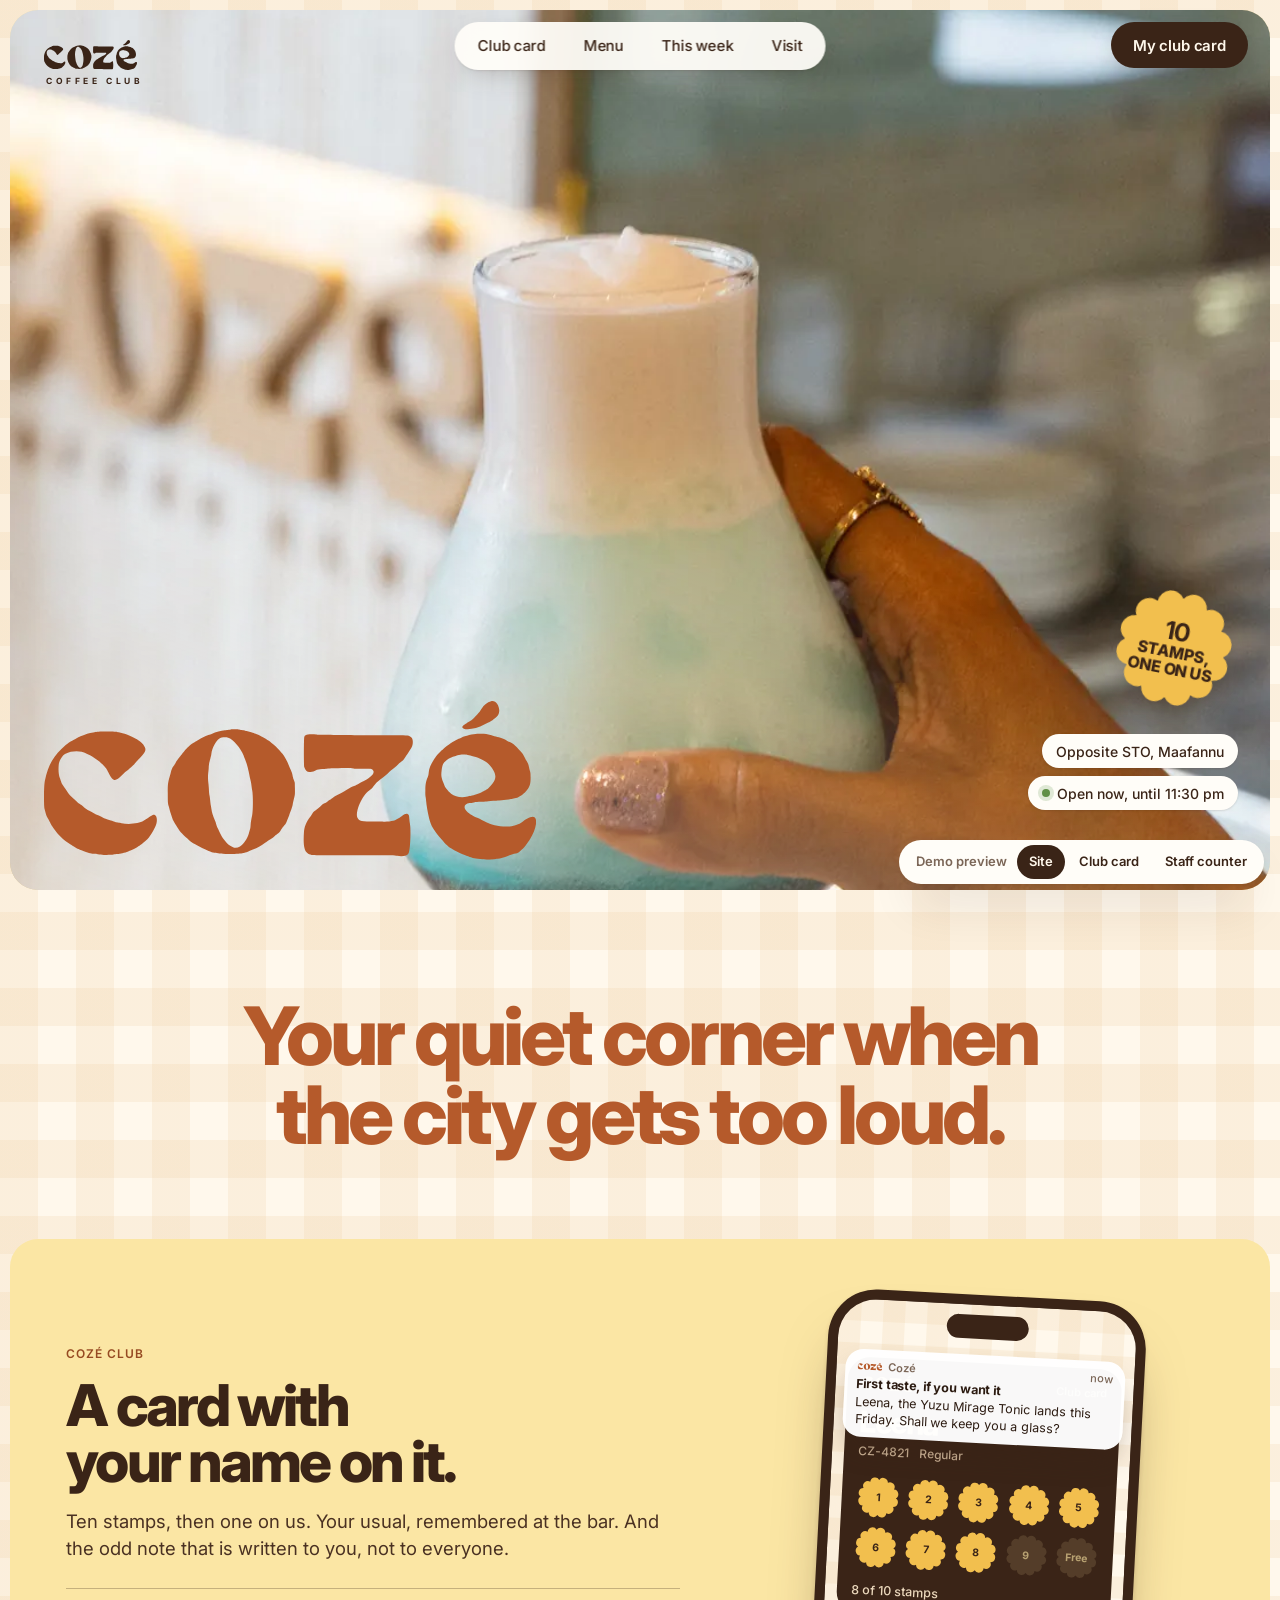
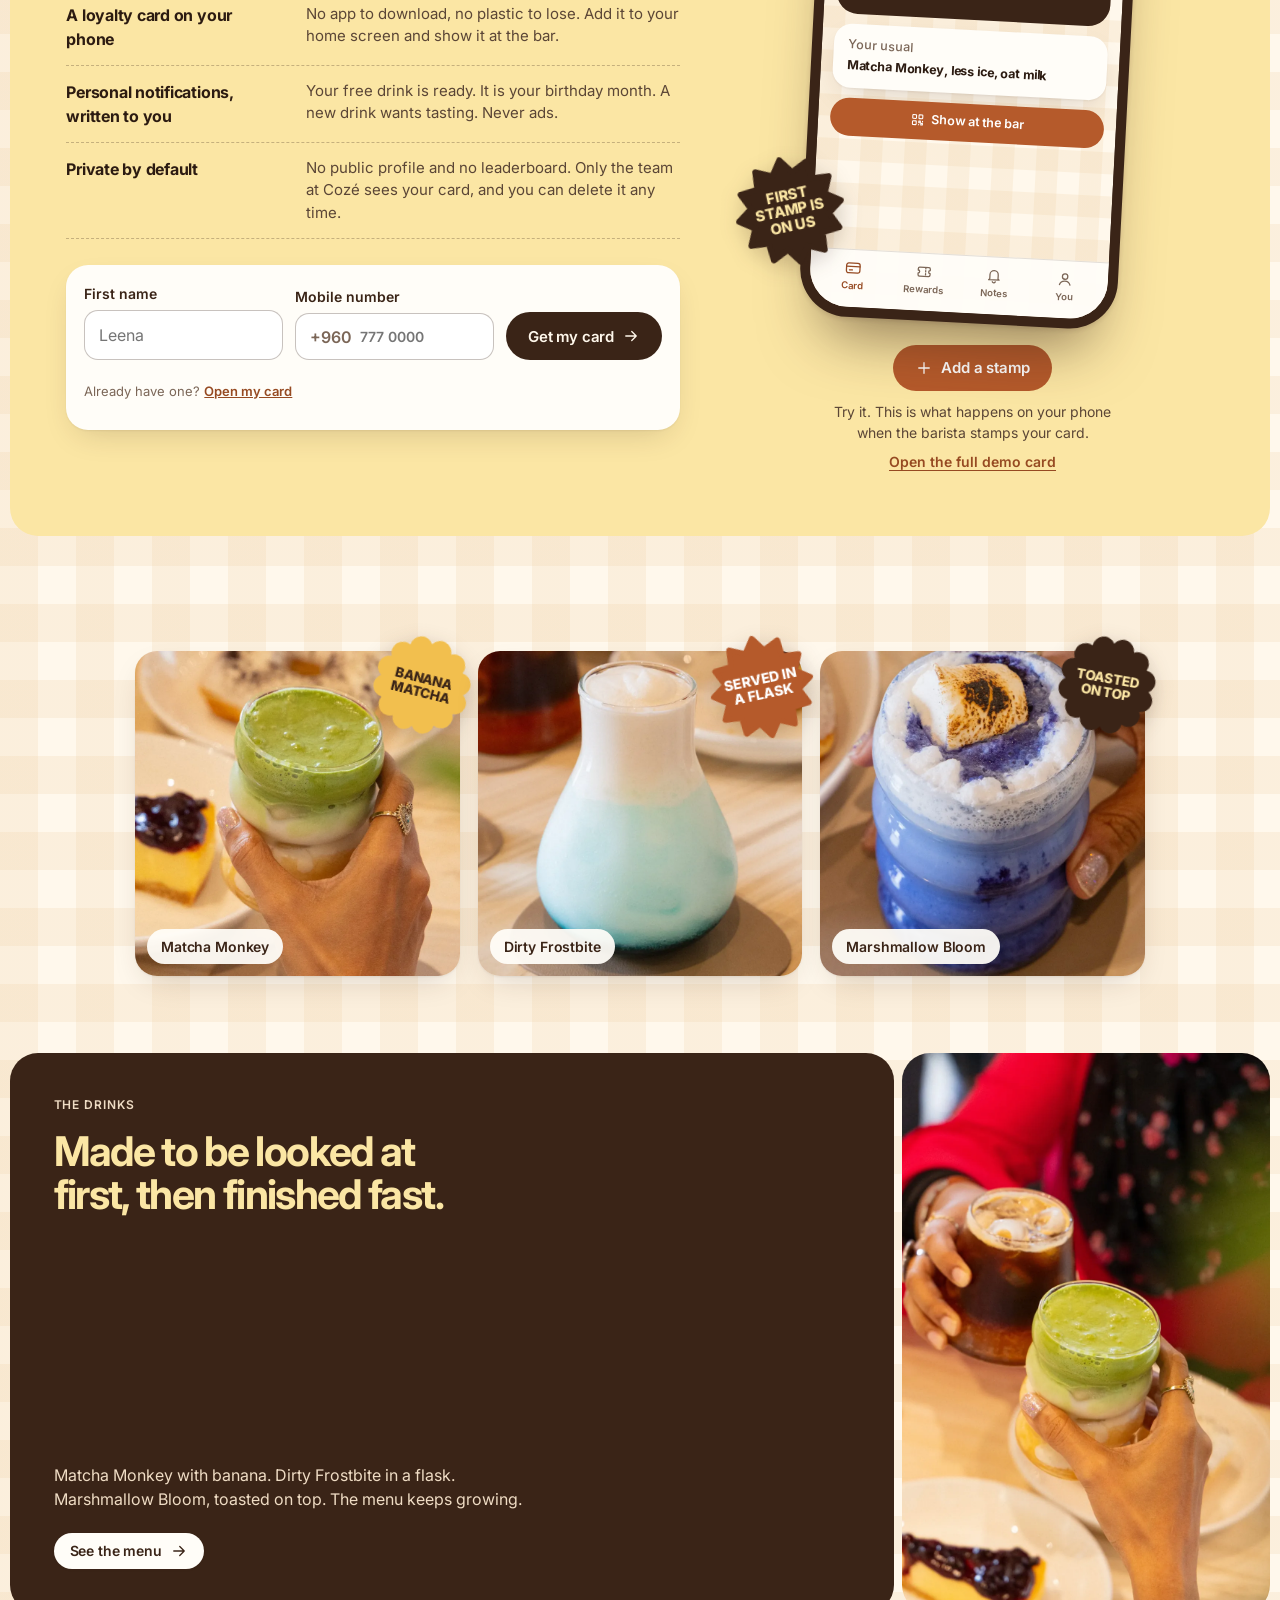
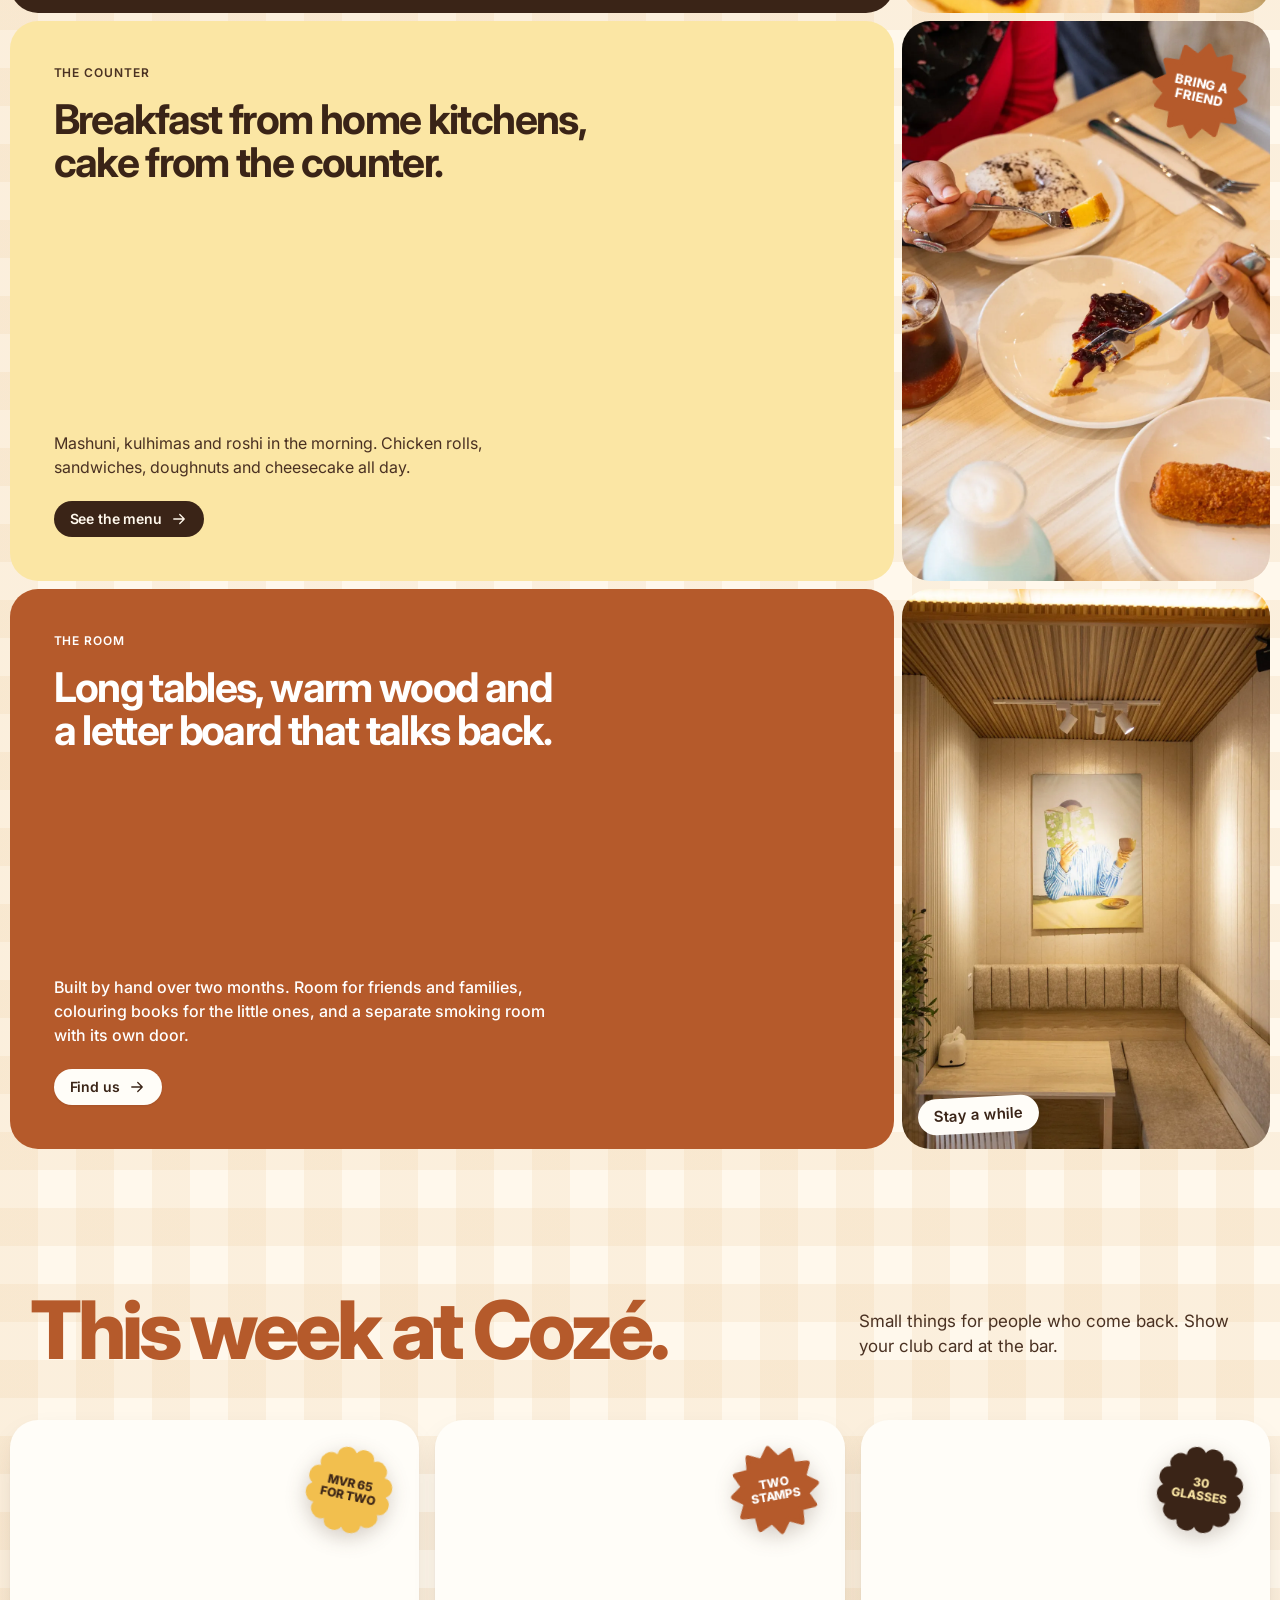
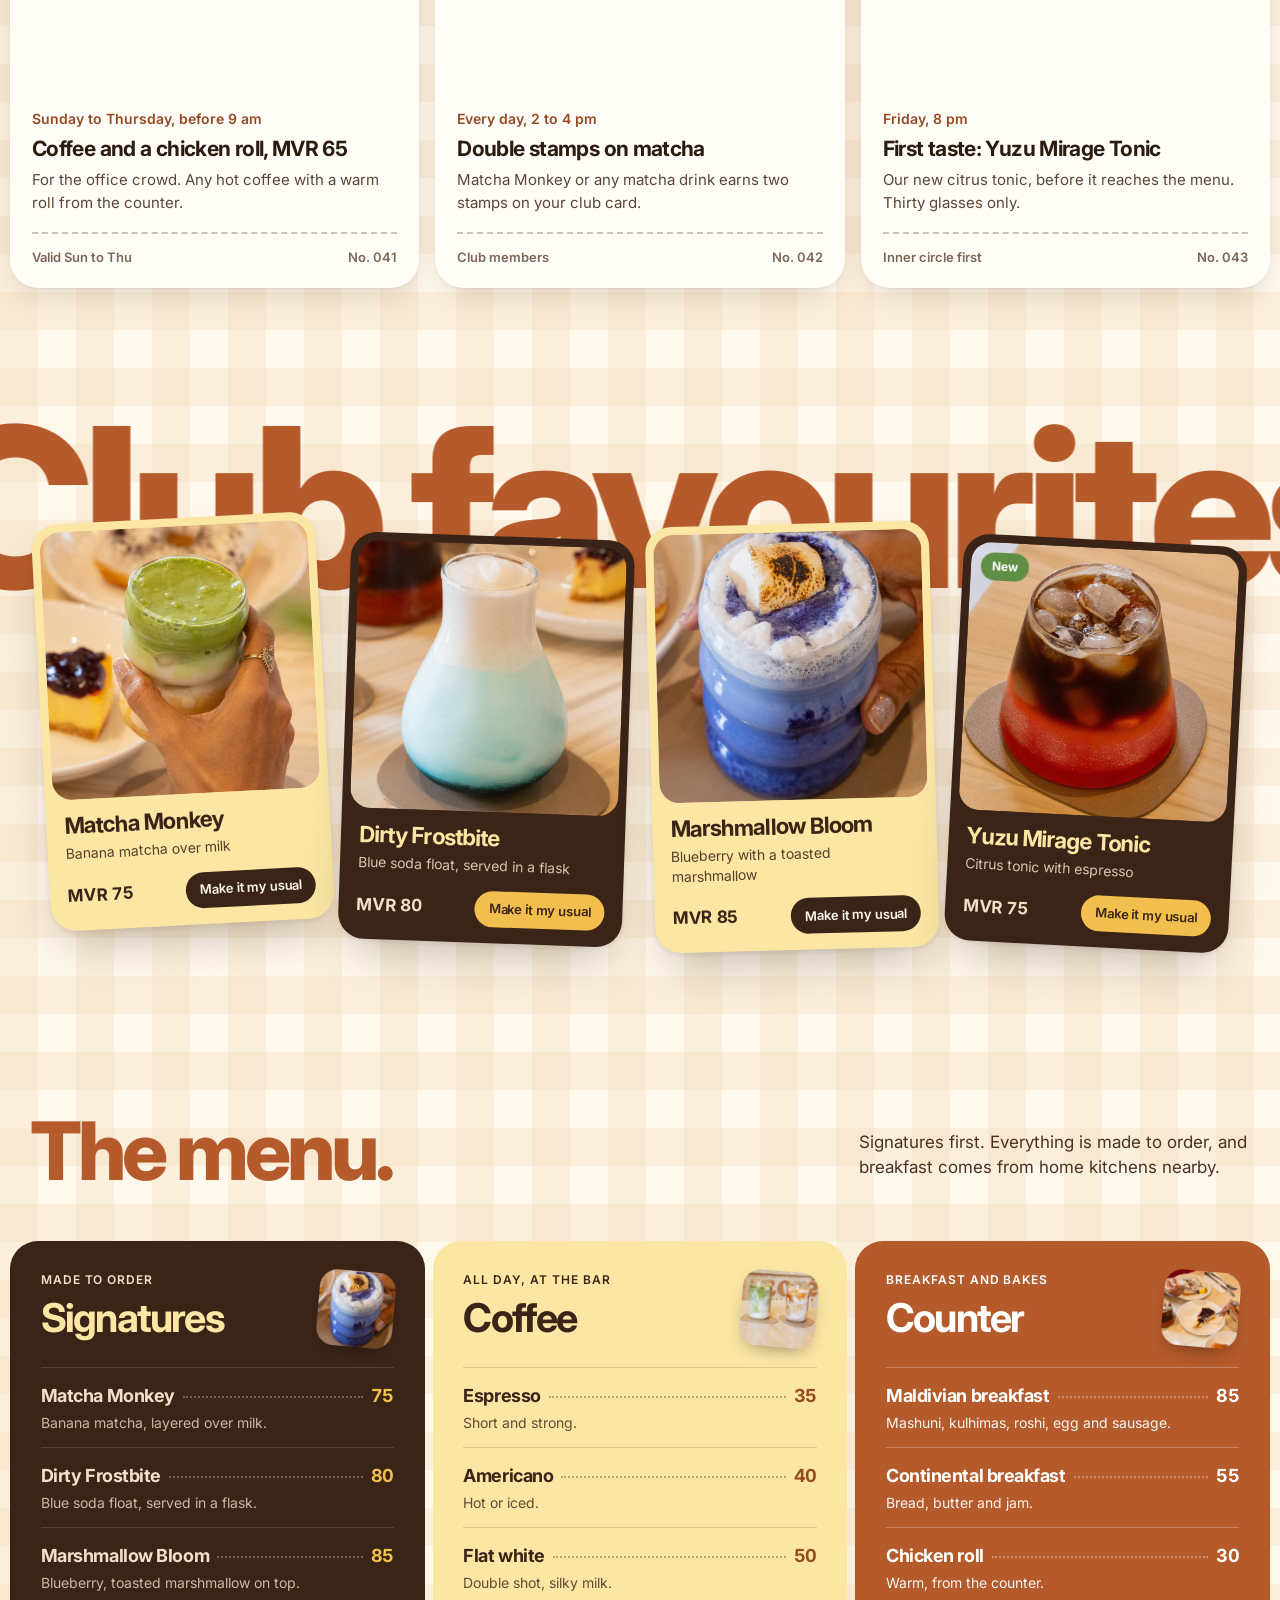
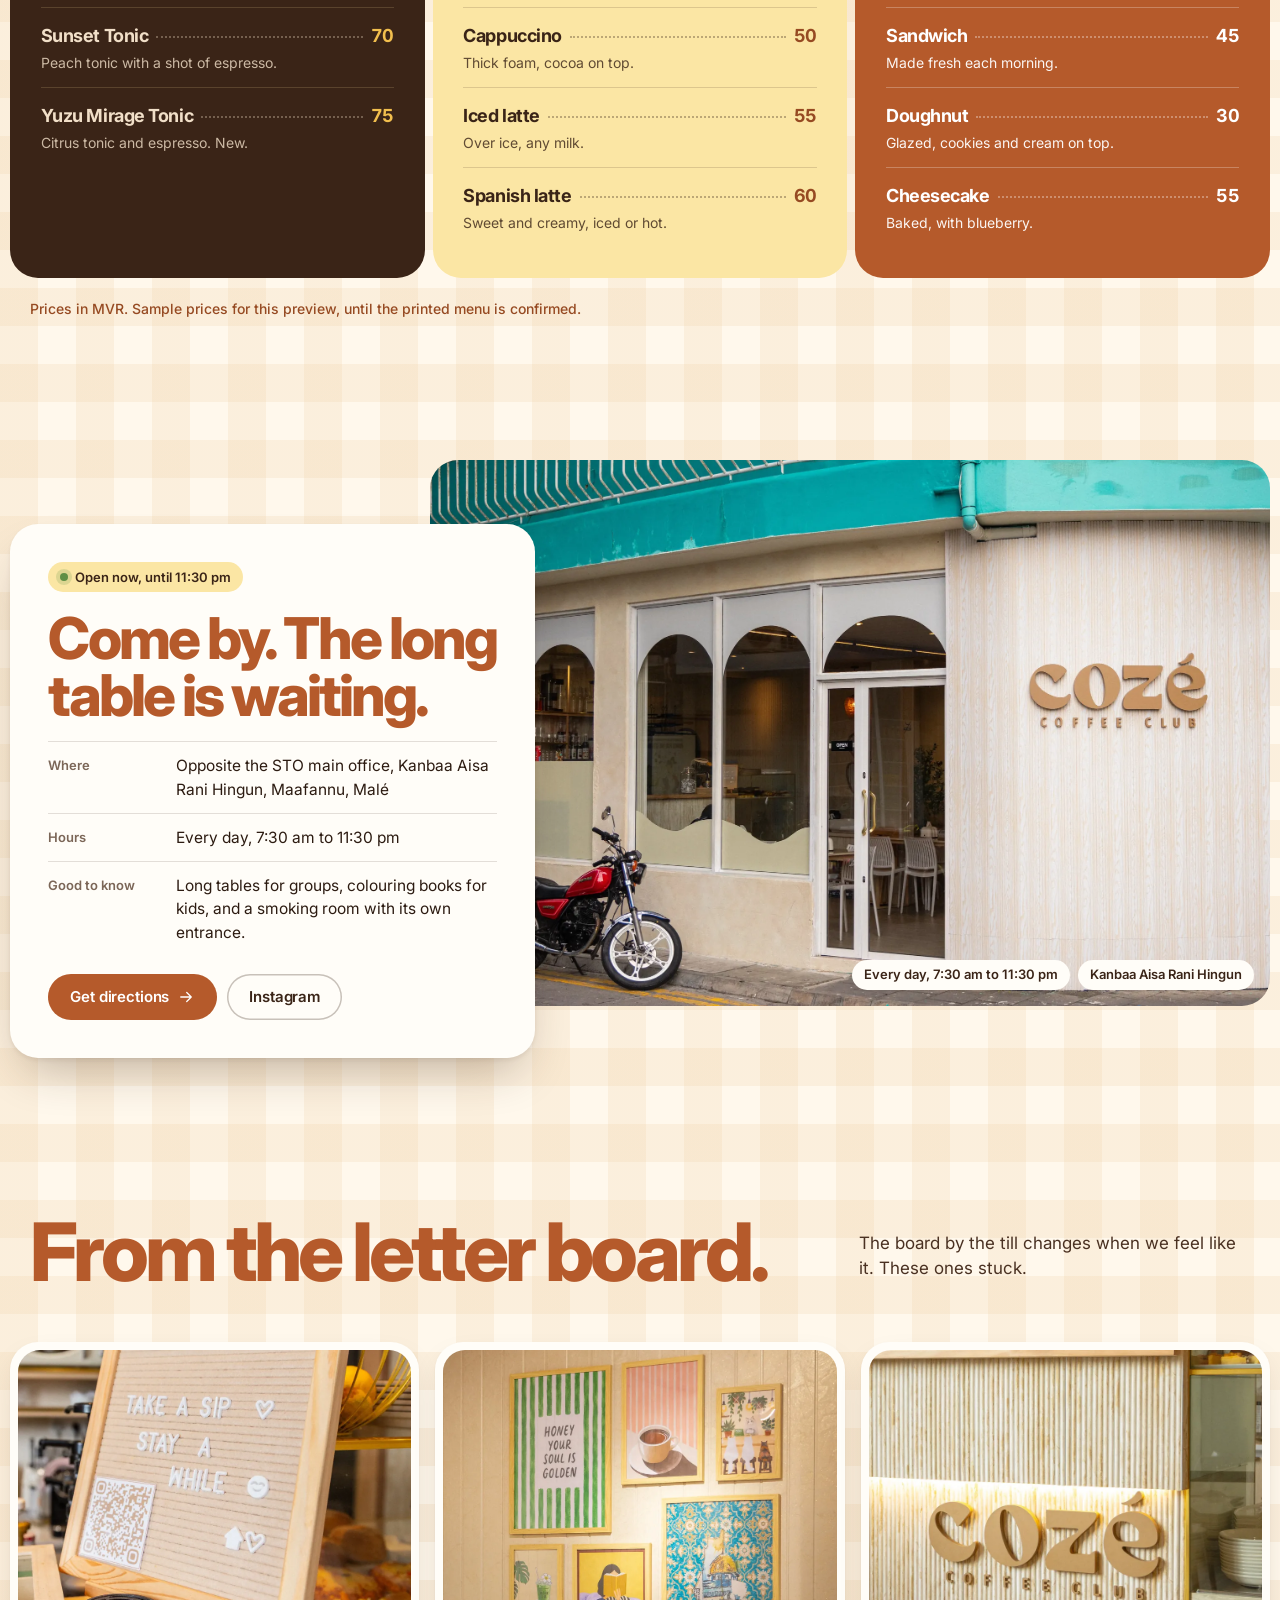
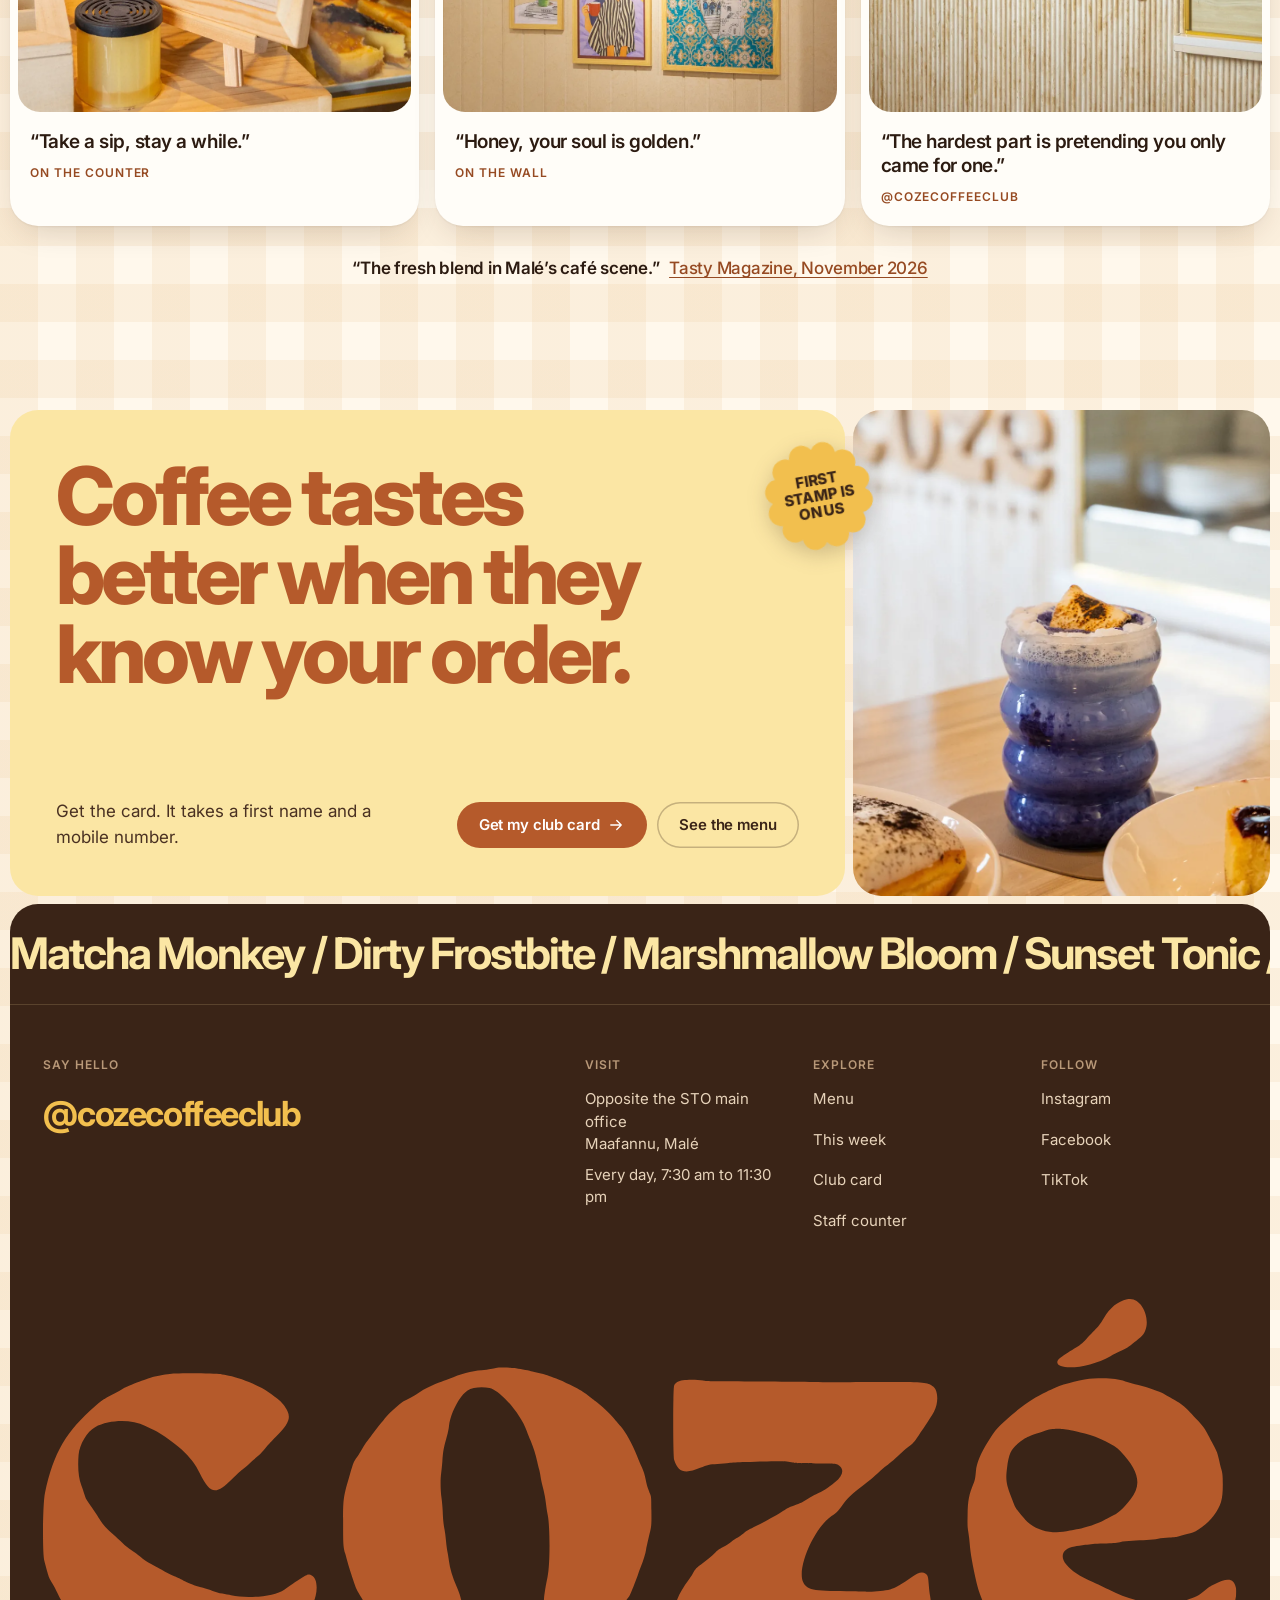
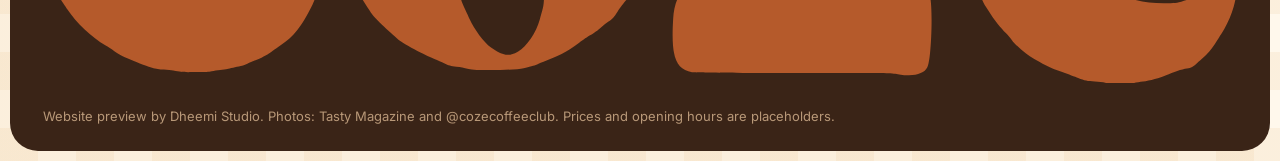
==== commit a77307f0: "Review round: fixes across the site, the club card and the staff counter - Links between pages name " ====
--- a/index.html
+++ b/index.html
@@ -6,7 +6,7 @@
 <title>Cozé Coffee Club, Malé. Your quiet corner when the city gets too loud.</title>
 <meta name="description" content="Cozé Coffee Club in Maafannu, Malé. Signature drinks, breakfast from home kitchens, and a club card that remembers your usual.">
 <meta property="og:title" content="Cozé Coffee Club, Malé">
-<meta property="og:description" content="Your quiet corner when the city gets too loud. Ten stamps, then one on us.">
+<meta property="og:description" content="Your quiet corner when the city gets too loud. Signature drinks and a club card that remembers your usual.">
 <meta property="og:image" content="https://muaaadh.github.io/Coze-Cafe/assets/img/og.jpg">
 <meta property="og:url" content="https://muaaadh.github.io/Coze-Cafe/">
 <meta property="og:type" content="website">
@@ -30,9 +30,9 @@
 
 <aside class="demo-switch" aria-label="Demo preview">
   <span class="demo-label">Demo preview</span>
-  <a href="./" aria-current="page">Site</a>
-  <a href="club/">Member card</a>
-  <a href="staff/">Staff counter</a>
+  <a href="index.html" aria-current="page">Site</a>
+  <a href="club/index.html">Club card</a>
+  <a href="staff/index.html">Staff counter</a>
 </aside>
 
 <nav class="capsule" aria-label="Main">
@@ -41,7 +41,7 @@
   <a href="#week">This week</a>
   <a href="#visit">Visit</a>
 </nav>
-<a class="btn top-cta" href="club/">My club card</a>
+<a class="btn top-cta" href="club/index.html">My club card</a>
 
 <header class="hero" id="top">
   <picture class="hero-photo">
@@ -58,9 +58,9 @@
       <svg class="wm" viewBox="0 0 3244 1046" aria-hidden="true"><use href="#coze"/></svg>
     </h1>
     <div class="hero-side">
-      <a class="sticker hero-sticker" href="#club" style="--size:128px;--tilt:11deg" aria-label="Ten stamps and the next drink is on us. See the club card.">
+      <a class="sticker hero-sticker" href="#club" style="--size:128px;--tilt:11deg" aria-label="Collect stamps and the next drink is on us. See the club card.">
         <svg aria-hidden="true"><use href="#scallop"/></svg>
-        <span><b>10</b>stamps, one on us</span>
+        <span><b data-need>10</b>stamps, one on us</span>
       </a>
       <span class="pill">Opposite STO, Maafannu</span>
       <span class="pill" data-open-pill><i class="dot"></i><span data-open-label>Every day, 7:30 am to 11:30 pm</span></span>
@@ -72,24 +72,8 @@
 
   <section class="intro wrap" aria-labelledby="intro-title">
     <h2 id="intro-title" class="display h-xl center" data-reveal>Your quiet corner when the city gets too loud.</h2>
-    <ul class="tiles">
-      <li class="tile" data-reveal style="--d:0ms">
-        <img src="assets/img/drink-matcha-monkey.webp" width="900" height="900" alt="Matcha Monkey, a layered banana matcha, held over a table of cake" loading="lazy">
-        <div class="sticker" style="--size:108px;--tilt:14deg"><svg aria-hidden="true"><use href="#scallop"/></svg><span>Banana matcha</span></div>
-        <p class="tile-name">Matcha Monkey</p>
-      </li>
-      <li class="tile" data-reveal style="--d:90ms">
-        <img src="assets/img/drink-dirty-frostbite.webp" width="900" height="900" alt="Dirty Frostbite, a pale blue drink with a white foam top, in a flask-shaped glass" loading="lazy">
-        <div class="sticker is-toast" style="--size:112px;--tilt:-12deg"><svg aria-hidden="true"><use href="#burst"/></svg><span>Served in a flask</span></div>
-        <p class="tile-name">Dirty Frostbite</p>
-      </li>
-      <li class="tile" data-reveal style="--d:180ms">
-        <img src="assets/img/drink-marshmallow-bloom.webp" width="900" height="900" alt="Marshmallow Bloom, a blueberry drink topped with a toasted marshmallow" loading="lazy">
-        <div class="sticker is-espresso" style="--size:108px;--tilt:10deg"><svg aria-hidden="true"><use href="#scallop"/></svg><span>Toasted on top</span></div>
-        <p class="tile-name">Marshmallow Bloom</p>
-      </li>
-    </ul>
-  </section>
+  </section>
+
 
   <!-- The club card: the main feature, kept within one scroll of the top. -->
   <section id="club" class="club wrap" aria-labelledby="club-title">
@@ -97,24 +81,28 @@
       <div class="club-copy">
         <p class="eyebrow">Cozé Club</p>
         <h2 id="club-title" class="display h-lg">A card with your name on it.</h2>
-        <p class="lead">Ten stamps, then one on us. Your usual, remembered at the bar. And the odd note that is written to you, not to everyone.</p>
+        <p class="lead"><span data-need-word>Ten</span> stamps, then one on us. Your usual, remembered at the bar. And the odd note that is written to you, not to everyone.</p>
         <dl class="club-points">
           <div><dt>A loyalty card on your phone</dt><dd>No app to download, no plastic to lose. Add it to your home screen and show it at the bar.</dd></div>
-          <div><dt>Notes sent only to you</dt><dd>Your free drink is ready. It is your birthday month. A new drink wants tasting. Never ads.</dd></div>
+          <div><dt>Personal notifications, written to you</dt><dd>Your free drink is ready. It is your birthday month. A new drink wants tasting. Never ads.</dd></div>
           <div><dt>Private by default</dt><dd>No public profile and no leaderboard. Only the team at Cozé sees your card, and you can delete it any time.</dd></div>
         </dl>
-        <form class="join" id="joinForm" action="club/" method="get" novalidate>
+        <div class="join is-member" id="joinMember" hidden>
+          <p><b data-member-line>Your card</b><span data-member-sub></span></p>
+          <a class="btn" href="club/index.html">Open my card <svg class="icon" aria-hidden="true"><use href="#i-arrow"/></svg></a>
+        </div>
+        <form class="join" id="joinForm" action="club/index.html" method="get" novalidate>
           <label class="field">
             <span>First name</span>
             <input type="text" name="first" autocomplete="given-name" maxlength="30" required placeholder="Leena">
           </label>
           <label class="field">
             <span>Mobile number</span>
-            <span class="tel"><i>+960</i><input type="tel" name="mobile" inputmode="numeric" autocomplete="tel-national" maxlength="8" required placeholder="777 0000"></span>
+            <span class="tel"><i>+960</i><input type="tel" name="mobile" inputmode="numeric" autocomplete="tel-national" maxlength="16" required placeholder="777 0000"></span>
           </label>
           <button class="btn btn-block" type="submit">Get my card <svg class="icon" aria-hidden="true"><use href="#i-arrow"/></svg></button>
           <p class="field-error" id="joinError" role="alert" hidden></p>
-          <p class="hint">Already have one? <a href="club/">Open my card</a></p>
+          <p class="hint">Already have one? <a href="club/index.html">Open my card</a></p>
         </form>
       </div>
 
@@ -152,11 +140,31 @@
         </div>
         <div class="club-try">
           <button class="btn btn-toast" type="button" id="phoneStampBtn"><svg class="icon" aria-hidden="true"><use href="#i-plus"/></svg> Add a stamp</button>
-          <p>Try it. This is what happens on your phone when the barista stamps your card.</p>
+          <p>Try it. This is what happens on your phone when the barista stamps your card. <a href="club/index.html?demo=1">Open the full demo card</a></p>
         </div>
-        <div class="sticker is-espresso club-sticker" style="--size:118px;--tilt:-12deg"><svg aria-hidden="true"><use href="#burst"/></svg><span>First stamp is on us</span></div>
-      </div>
-    </div>
+        <div class="sticker is-espresso club-sticker" data-welcome style="--size:118px;--tilt:-12deg"><svg aria-hidden="true"><use href="#burst"/></svg><span>First stamp is on us</span></div>
+      </div>
+    </div>
+  </section>
+
+  <section class="tiles-wrap wrap" aria-label="Three signature drinks">
+    <ul class="tiles">
+      <li class="tile" data-reveal style="--d:0ms">
+        <img src="assets/img/drink-matcha-monkey.webp" width="900" height="900" alt="Matcha Monkey, a layered banana matcha, held over a table of cake" loading="lazy">
+        <div class="sticker" style="--size:108px;--tilt:14deg"><svg aria-hidden="true"><use href="#scallop"/></svg><span>Banana matcha</span></div>
+        <p class="tile-name">Matcha Monkey</p>
+      </li>
+      <li class="tile" data-reveal style="--d:90ms">
+        <img src="assets/img/drink-dirty-frostbite.webp" width="900" height="900" alt="Dirty Frostbite, a pale blue drink with a white foam top, in a flask-shaped glass" loading="lazy">
+        <div class="sticker is-toast" style="--size:112px;--tilt:-12deg"><svg aria-hidden="true"><use href="#burst"/></svg><span>Served in a flask</span></div>
+        <p class="tile-name">Dirty Frostbite</p>
+      </li>
+      <li class="tile" data-reveal style="--d:180ms">
+        <img src="assets/img/drink-marshmallow-bloom.webp" width="900" height="900" alt="Marshmallow Bloom, a blueberry drink topped with a toasted marshmallow" loading="lazy">
+        <div class="sticker is-espresso" style="--size:108px;--tilt:10deg"><svg aria-hidden="true"><use href="#scallop"/></svg><span>Toasted on top</span></div>
+        <p class="tile-name">Marshmallow Bloom</p>
+      </li>
+    </ul>
   </section>
 
   <!-- Three panels that stack over each other while scrolling. -->
@@ -269,12 +277,12 @@
 
   <section class="closing wrap" aria-labelledby="closing-title">
     <div class="closing-copy">
-      <div class="sticker closing-sticker" style="--size:120px;--tilt:-10deg"><svg aria-hidden="true"><use href="#scallop"/></svg><span>First stamp is on us</span></div>
+      <div class="sticker closing-sticker" data-welcome style="--size:120px;--tilt:-10deg"><svg aria-hidden="true"><use href="#scallop"/></svg><span>First stamp is on us</span></div>
       <h2 id="closing-title" class="display h-xl">Coffee tastes better when they know your order.</h2>
       <div class="closing-row">
         <p>Get the card. It takes a first name and a mobile number.</p>
         <div class="btn-row">
-          <a class="btn btn-toast" href="club/">Get my club card <svg class="icon" aria-hidden="true"><use href="#i-arrow"/></svg></a>
+          <a class="btn btn-toast" href="club/index.html">Get my club card <svg class="icon" aria-hidden="true"><use href="#i-arrow"/></svg></a>
           <a class="btn btn-ghost" href="#menu">See the menu</a>
         </div>
       </div>
@@ -307,8 +315,8 @@
         <ul>
           <li><a href="#menu">Menu</a></li>
           <li><a href="#week">This week</a></li>
-          <li><a href="club/">Club card</a></li>
-          <li><a href="staff/">Staff counter</a></li>
+          <li><a href="club/index.html">Club card</a></li>
+          <li><a href="staff/index.html">Staff counter</a></li>
         </ul>
       </div>
       <div>
--- a/assets/css/base.css
+++ b/assets/css/base.css
@@ -142,7 +142,7 @@
 .field-error { font-size: 14px; font-weight: 600; color: var(--danger); }
 
 /* On/off switch built on a real checkbox */
-.switch { display: flex; align-items: flex-start; gap: 14px; cursor: pointer; }
+.switch { position: relative; display: flex; align-items: flex-start; gap: 14px; cursor: pointer; }
 .switch input { position: absolute; opacity: 0; width: 1px; height: 1px; }
 .switch .track {
   flex: none; width: 46px; height: 28px; margin-top: 1px; border-radius: 999px;
@@ -182,8 +182,19 @@
   animation: toast-in 0.25s ease both;
 }
 .toast span { flex: 1; }
-.toast button { flex: none; background: none; border: 0; padding: 4px 6px; color: var(--sun); font-weight: 700; font-size: 14px; }
+.toast button { flex: none; min-width: 56px; min-height: 44px; margin: -9px -8px -9px 0; padding: 0 10px; background: none; border: 0; color: var(--sun); font-weight: 700; font-size: 15px; }
 @keyframes toast-in { from { opacity: 0; transform: translateY(10px); } to { opacity: 1; transform: none; } }
+
+/* The "Demo preview" switcher, the same on the site, the club card and the staff counter. Each page places it. */
+.demo-switch { display: flex; align-items: center; gap: 2px; padding: 5px; border-radius: 999px; background: var(--card); font-size: 13px; font-weight: 600; }
+.demo-label { padding: 0 8px 0 12px; color: var(--muted); white-space: nowrap; }
+.demo-switch a { display: inline-flex; align-items: center; min-height: 34px; padding: 0 12px; border-radius: 999px; color: var(--espresso); text-decoration: none; white-space: nowrap; }
+.demo-switch a[aria-current] { background: var(--espresso); color: var(--paper); }
+.demo-switch a:not([aria-current]):hover { background: var(--butter); }
+/* As a slim strip across the top of a phone screen */
+.demo-switch.is-strip { justify-content: center; padding: 3px 6px; border-radius: 0; background: var(--butter); }
+.demo-switch.is-strip a { min-height: 40px; }
+.demo-switch.is-strip .demo-label { padding-left: 4px; }
 
 /* Dialogs */
 dialog { color: var(--ink); }
--- a/assets/css/site.css
+++ b/assets/css/site.css
@@ -13,16 +13,7 @@
 .btn-row { display: flex; flex-wrap: wrap; gap: 10px; }
 
 /* ---------- Demo switcher and navigation ---------- */
-.demo-switch {
-  position: fixed; right: 16px; bottom: 16px; z-index: 60;
-  display: flex; align-items: center; gap: 2px; padding: 5px;
-  border-radius: 999px; background: var(--card); box-shadow: var(--shadow-lift);
-  font-size: 13px; font-weight: 600;
-}
-.demo-label { padding: 0 8px 0 12px; color: var(--muted); }
-.demo-switch a { padding: 8px 12px; border-radius: 999px; text-decoration: none; color: var(--espresso); }
-.demo-switch a[aria-current] { background: var(--espresso); color: var(--paper); }
-.demo-switch a:not([aria-current]):hover { background: var(--butter); }
+.demo-switch { position: fixed; right: 16px; bottom: 16px; z-index: 60; box-shadow: var(--shadow-lift); }
 
 .capsule {
   position: fixed; top: 22px; left: 50%; transform: translateX(-50%); z-index: 50;
@@ -93,8 +84,9 @@
 }
 
 /* ---------- Intro ---------- */
-.intro { padding: clamp(72px, 10.5vw, 150px) 0 clamp(36px, 5vw, 80px); }
-.tiles { display: grid; grid-template-columns: repeat(3, minmax(0, 1fr)); gap: 18px; max-width: min(1010px, calc(100% - 44px)); margin: clamp(36px, 5vw, 68px) auto 0; }
+.intro { padding: clamp(56px, 7.5vw, 104px) 0 clamp(28px, 3.6vw, 52px); }
+.tiles-wrap { padding: clamp(44px, 6vw, 88px) 0 0; }
+.tiles { display: grid; grid-template-columns: repeat(3, minmax(0, 1fr)); gap: 18px; max-width: min(1010px, calc(100% - 44px)); margin: 0 auto; }
 .tile { position: relative; }
 .tile img { width: 100%; aspect-ratio: 1; object-fit: cover; border-radius: var(--r-card); box-shadow: var(--shadow); }
 .tile .sticker { position: absolute; top: -20px; right: -16px; }
@@ -124,7 +116,11 @@
 }
 .join .btn { width: auto; min-height: 48px; }
 .join .field-error, .join .hint { grid-column: 1 / -1; }
-.join .hint a { color: var(--toast-deep); font-weight: 600; }
+.join .hint a { display: inline-block; padding: 10px 0; color: var(--toast-deep); font-weight: 600; }
+.join.is-member { grid-template-columns: minmax(0, 1fr) auto; align-items: center; }
+.join.is-member p { display: grid; gap: 2px; }
+.join.is-member b { font-size: 18px; font-weight: 700; letter-spacing: -0.02em; }
+.join.is-member span { font-size: 15px; color: #5b4636; }
 .tel { display: flex; align-items: center; background: #fff; border: 1.5px solid var(--line-strong); border-radius: var(--r-field); transition: border-color 0.15s ease, box-shadow 0.15s ease; }
 .tel:focus-within { border-color: var(--toast); box-shadow: 0 0 0 3px rgba(188, 98, 50, 0.2); }
 .tel i { padding: 0 2px 0 14px; font-style: normal; font-weight: 600; font-size: 16px; color: var(--muted); }
@@ -190,6 +186,8 @@
 
 .club-try { display: grid; justify-items: center; gap: 10px; max-width: 300px; text-align: center; }
 .club-try p { font-size: 14px; color: #5b4636; }
+.club-try a { display: inline-block; padding: 8px 0; color: var(--toast-deep); font-weight: 600; text-underline-offset: 3px; }
+.mini-btn, .mini-tabs { cursor: default; }
 .club-sticker { position: absolute; left: max(0px, calc(50% - 292px)); bottom: 210px; }
 
 /* ---------- Three stacking panels ---------- */
@@ -197,10 +195,10 @@
 .panel {
   position: sticky; top: calc(84px + var(--i) * 12px);
   display: grid; grid-template-columns: minmax(0, 2.4fr) minmax(0, 1fr); gap: 8px;
-  height: min(calc(100svh - 132px), 660px); min-height: 470px;
-}
-.panel-copy { display: flex; flex-direction: column; justify-content: flex-end; align-items: flex-start; gap: 16px; padding: clamp(24px, 3.4vw, 48px); border-radius: var(--r-panel); }
-.panel-copy h3 { max-width: 15em; }
+  height: min(calc(100svh - 132px), 560px); min-height: 440px;
+}
+.panel-copy { display: flex; flex-direction: column; align-items: flex-start; gap: 16px; padding: clamp(24px, 3.4vw, 48px); border-radius: var(--r-panel); }
+.panel-copy h3 { max-width: 15em; margin-bottom: auto; }
 .panel-copy p:not(.eyebrow) { max-width: 31em; font-size: 16px; line-height: 1.5; }
 .panel-copy .btn { margin-top: 6px; }
 .panel-photo { position: relative; overflow: hidden; border-radius: var(--r-panel); background: var(--tan); }
@@ -225,13 +223,14 @@
 .ticket-photo img { width: 100%; aspect-ratio: 3 / 2; object-fit: cover; border-radius: var(--r-card); }
 .ticket .sticker { --size: 96px; position: absolute; top: 14px; right: 14px; }
 .ticket-body { flex: 1; display: grid; align-content: start; gap: 8px; padding: 18px 14px 18px; }
-.ticket-when { font-size: 12px; font-weight: 600; letter-spacing: 0.08em; text-transform: uppercase; color: var(--toast-deep); }
+.ticket-when { font-size: 14px; font-weight: 600; color: var(--toast-deep); }
 .ticket-title { font-size: 21px; font-weight: 700; letter-spacing: -0.03em; line-height: 1.15; }
+.ticket-body > *, .ticket-foot span { min-width: 0; overflow-wrap: anywhere; }   /* a pasted link must wrap, not widen the page */
 .ticket-text { font-size: 15px; color: #5b4636; }
 .ticket-foot {
   display: flex; justify-content: space-between; gap: 12px; margin: 0 14px; padding: 14px 0 12px;
   border-top: 2px dashed var(--line-strong);
-  font-size: 11.5px; font-weight: 600; letter-spacing: 0.08em; text-transform: uppercase; color: var(--muted);
+  font-size: 13px; font-weight: 600; color: var(--muted);
 }
 
 /* ---------- Club favourites: tilted cards over one huge word ---------- */
@@ -279,7 +278,7 @@
 .menu-col.is-butter { --rule: rgba(58, 36, 23, 0.16); --price: var(--toast-deep); background: var(--butter); color: var(--espresso); }
 .menu-col.is-toast { --rule: rgba(255, 255, 255, 0.26); --price: #fff; background: var(--toast); color: #fff; }
 .menu-col.is-toast .menu-desc { opacity: 0.94; }
-.menu-foot { margin-top: 20px; padding: 0 clamp(4px, 1.6vw, 24px); font-size: 12px; font-weight: 600; letter-spacing: 0.08em; text-transform: uppercase; color: var(--toast-deep); }
+.menu-foot { margin-top: 20px; padding: 0 clamp(4px, 1.6vw, 24px); font-size: 14px; font-weight: 500; color: var(--toast-deep); }
 
 /* ---------- Visit ---------- */
 .visit { display: grid; grid-template-columns: repeat(12, minmax(0, 1fr)); align-items: start; padding: clamp(40px, 6vw, 96px) 0; scroll-margin-top: 60px; }
@@ -332,8 +331,10 @@
 .foot-cols { display: grid; grid-template-columns: minmax(0, 2.6fr) repeat(3, minmax(0, 1fr)); gap: 32px; padding: clamp(28px, 4vw, 54px) clamp(20px, 2.6vw, 38px); font-size: 15px; }
 .foot-cols .eyebrow { margin-bottom: 14px; color: #b89878; }
 .foot-cols a { text-decoration: none; }
+.foot-cols li a { display: inline-block; padding: 9px 0; }
 .foot-cols a:hover { color: var(--butter); text-decoration: underline; text-underline-offset: 3px; }
-.foot-cols li + li, .foot-cols p + p:not(.eyebrow) { margin-top: 8px; }
+.foot-cols p + p:not(.eyebrow) { margin-top: 8px; }
+.foot-cols .eyebrow + ul { margin-top: -9px; }
 .foot-big { font-size: clamp(24px, 2.7vw, 36px); font-weight: 700; letter-spacing: -0.04em; color: var(--sun); }
 .foot-word { display: block; width: calc(100% - clamp(40px, 5.2vw, 76px)); height: auto; margin: 6px auto 0; color: var(--toast); }
 .foot-small { padding: 24px clamp(20px, 2.6vw, 38px) 6px; font-size: 13px; color: #b89878; }
@@ -356,8 +357,13 @@
   .foot-hello { grid-column: 1 / -1; }
 }
 @media (max-width: 899px) {
+  body { padding-bottom: 82px; }
   .demo-switch { position: static; justify-content: center; margin: 10px 10px 0; border-radius: 18px; background: var(--butter); box-shadow: none; }
-  .top-cta { position: absolute; top: 74px; right: 24px; min-height: 40px; padding: 0 16px; font-size: 14px; }
+  .demo-switch a { min-height: 44px; }
+  .capsule { top: auto; bottom: max(12px, env(safe-area-inset-bottom)); max-width: calc(100vw - 16px); }
+  .capsule a { display: inline-flex; align-items: center; min-height: 44px; padding: 0 16px; }
+  .toast-wrap { bottom: calc(max(12px, env(safe-area-inset-bottom)) + 66px); }
+  .top-cta { position: absolute; top: 84px; right: 24px; min-height: 44px; padding: 0 18px; font-size: 14px; }
   .hero-brand { top: 24px; left: 22px; }
   .hero-foot { left: 22px; right: 20px; bottom: 22px; }
   .tickets, .word-cards { grid-template-columns: minmax(0, 1fr); max-width: 560px; margin-inline: auto; }
@@ -373,14 +379,11 @@
 
 /* ---------- Phone ---------- */
 @media (max-width: 700px) {
-  body { padding-bottom: 78px; }
-  /* The link capsule moves to the thumb: fixed at the bottom of the screen. */
-  .capsule { top: auto; bottom: max(12px, env(safe-area-inset-bottom)); max-width: calc(100vw - 16px); }
-  .capsule a { padding: 11px 13px; font-size: 14px; }
+  .capsule a { padding: 0 13px; font-size: 14px; }
   .demo-switch { font-size: 12.5px; padding: 4px; }
   .demo-label { padding: 0 4px 0 8px; }
-  .demo-switch a { padding: 8px 10px; }
-  .top-cta { top: 70px; right: 22px; }
+  .demo-switch a { padding: 0 10px; }
+  .top-cta { top: 80px; right: 22px; }
 
   .hero { height: calc(100svh - 150px); min-height: 500px; max-height: 720px; }
   .hero-photo img { object-position: 42% 50%; }
@@ -393,7 +396,8 @@
   .hero-side .pill { min-height: 30px; padding: 0 11px; font-size: 13px; }
   .hero-sticker { --size: 98px !important; position: absolute; right: -4px; bottom: -4px; margin: 0; }
 
-  .intro { padding-top: 64px; }
+  .intro { padding-top: 56px; }
+  .tiles-wrap { padding-top: 20px; }
   .tiles { display: flex; gap: 14px; max-width: none; margin-inline: -10px; padding: 28px 22px 14px; overflow-x: auto; scroll-snap-type: x mandatory; scrollbar-width: none; }
   .tiles::-webkit-scrollbar { display: none; }
   .tile { flex: 0 0 72%; scroll-snap-align: center; }
@@ -401,7 +405,7 @@
 
   .club-panel { padding: 30px 16px 18px; }
   .club-points > div { grid-template-columns: minmax(0, 1fr); }
-  .join { grid-template-columns: minmax(0, 1fr); padding: 14px; }
+  .join, .join.is-member { grid-template-columns: minmax(0, 1fr); padding: 14px; }
   .club-sticker { display: none; }
   .club-show { margin-top: 30px; }
 
